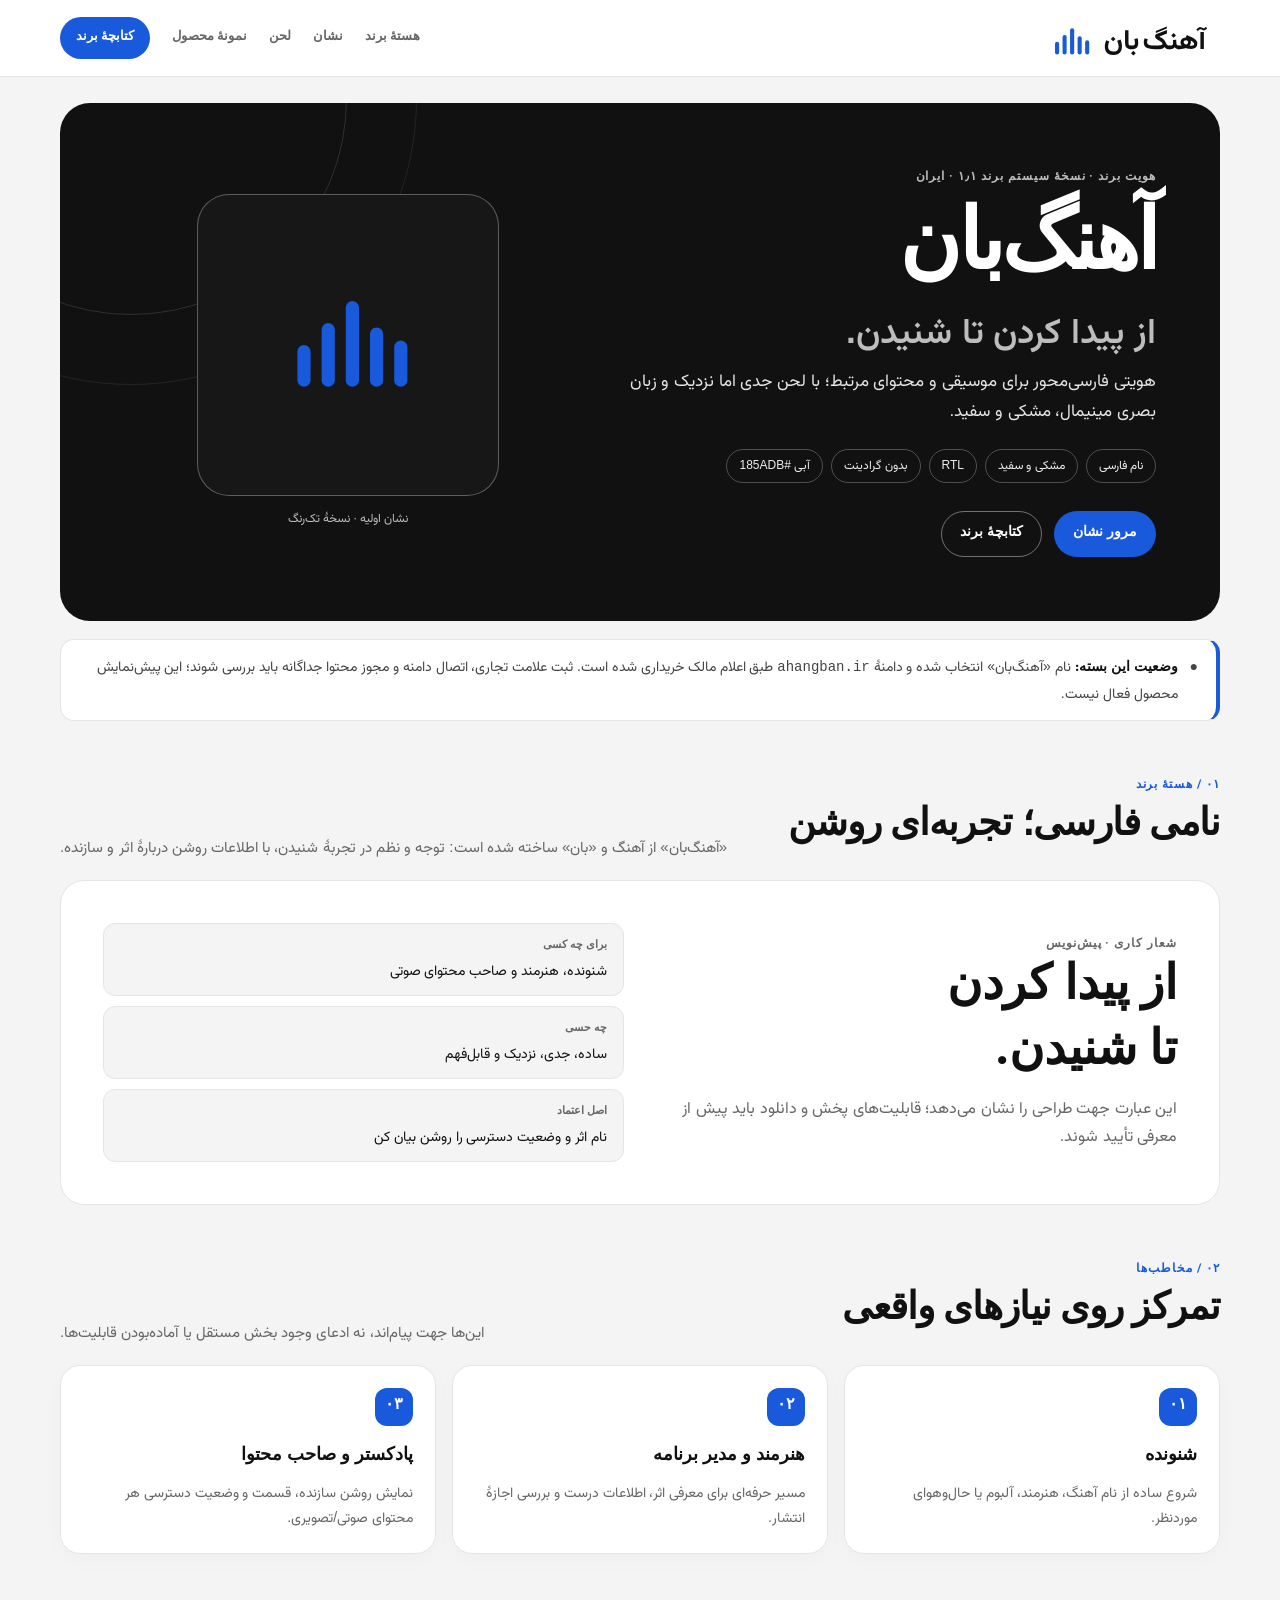
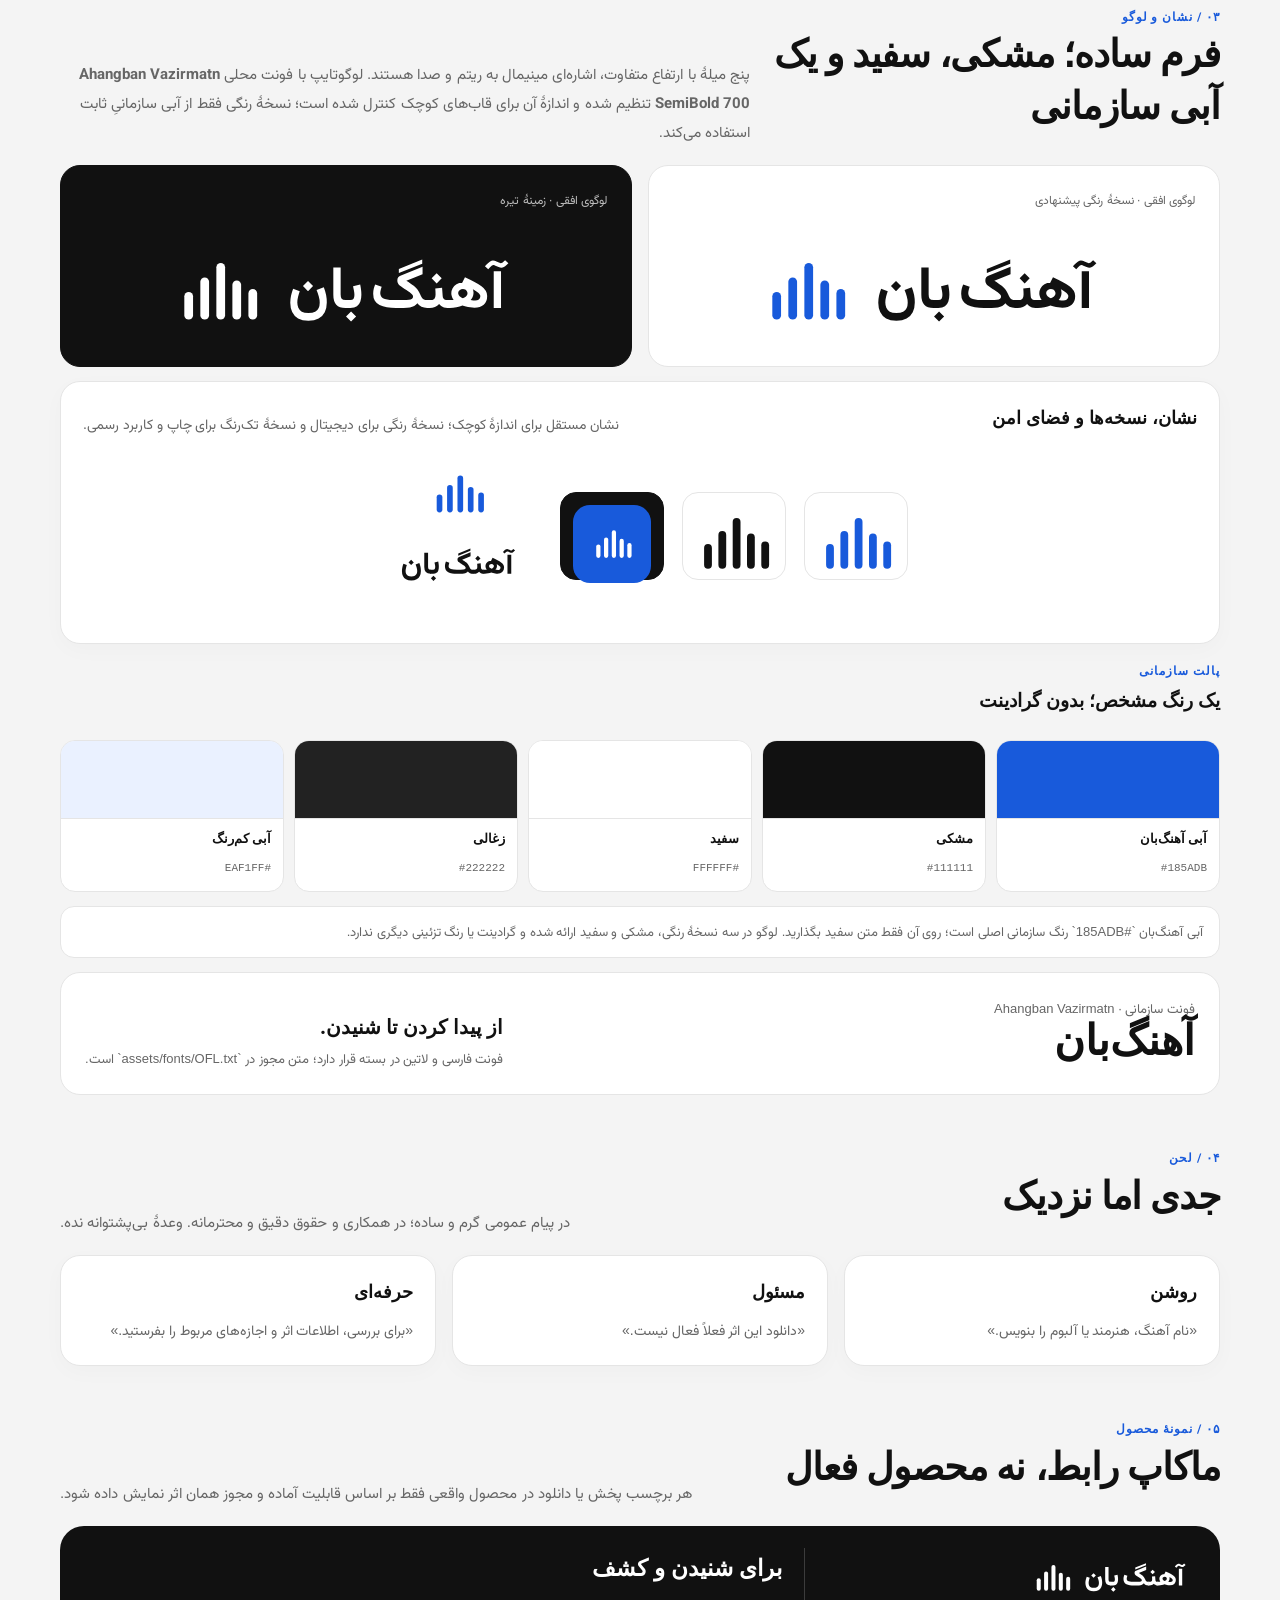
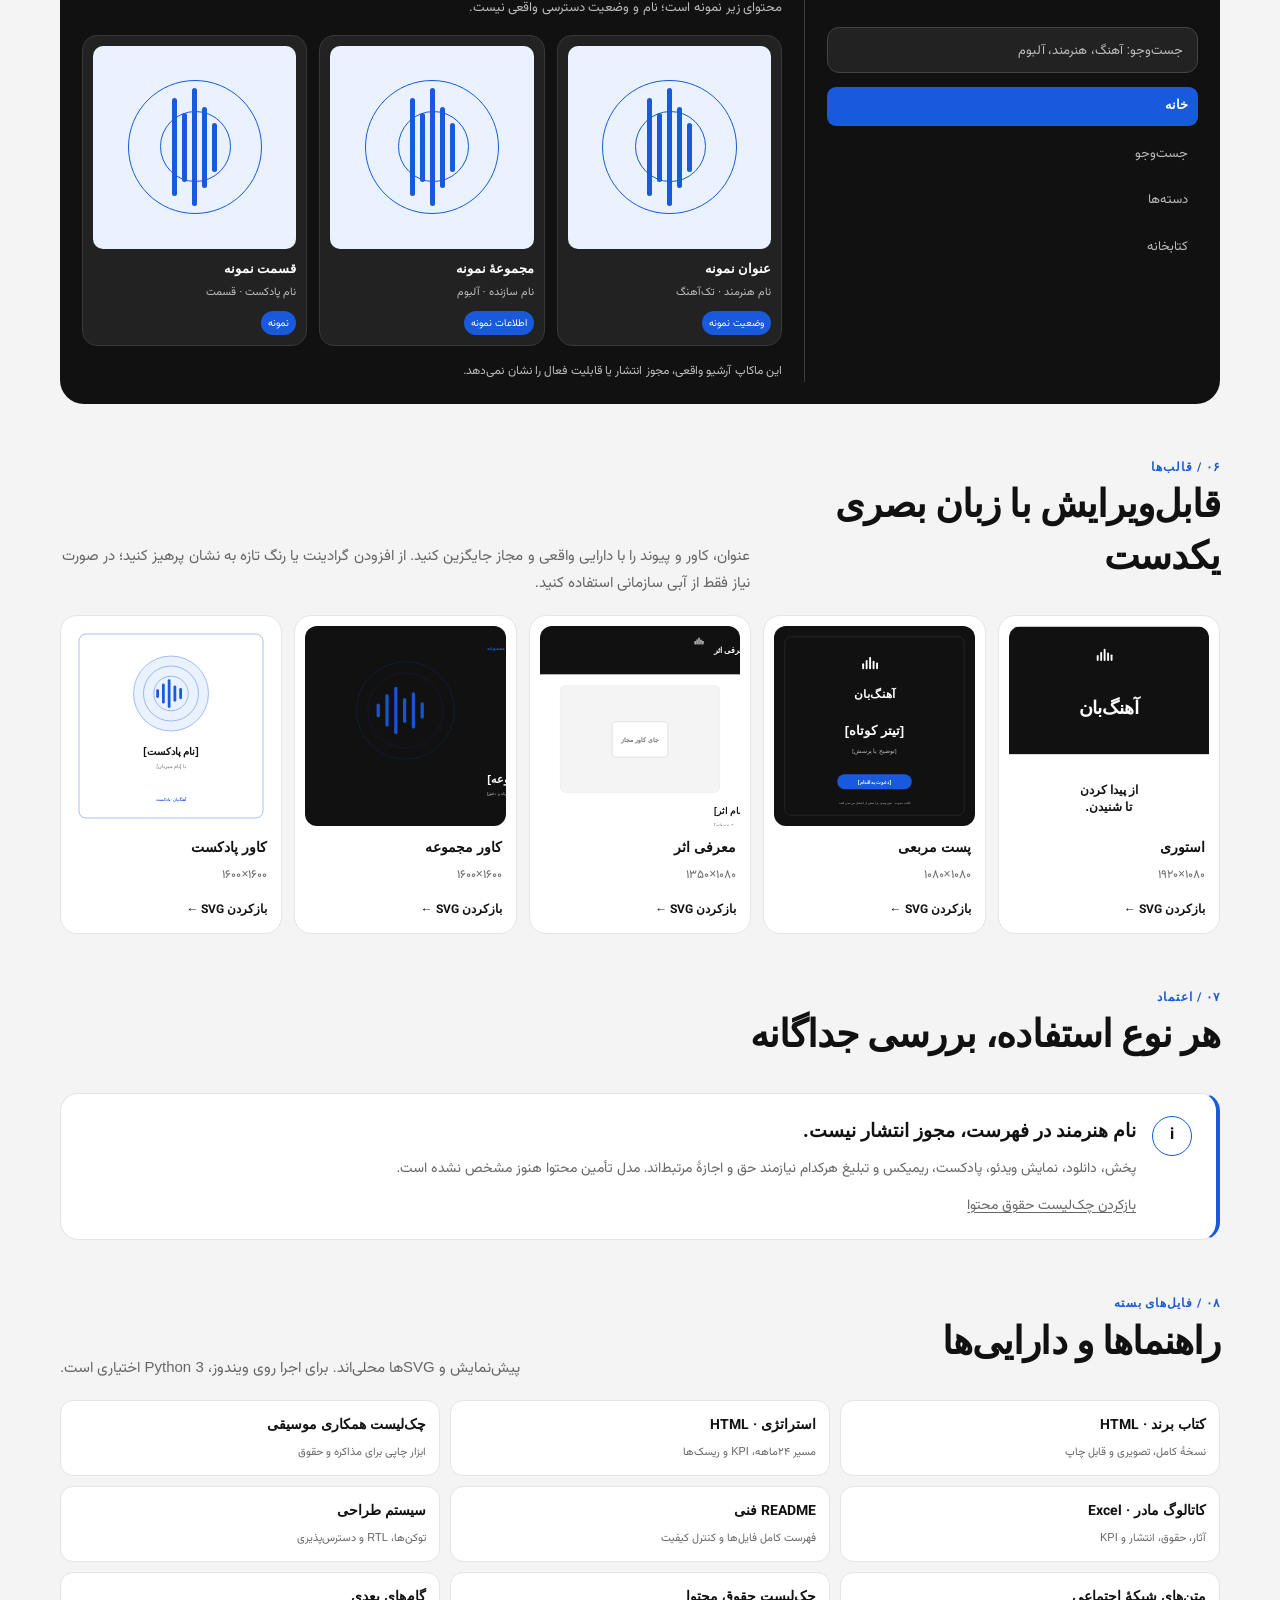
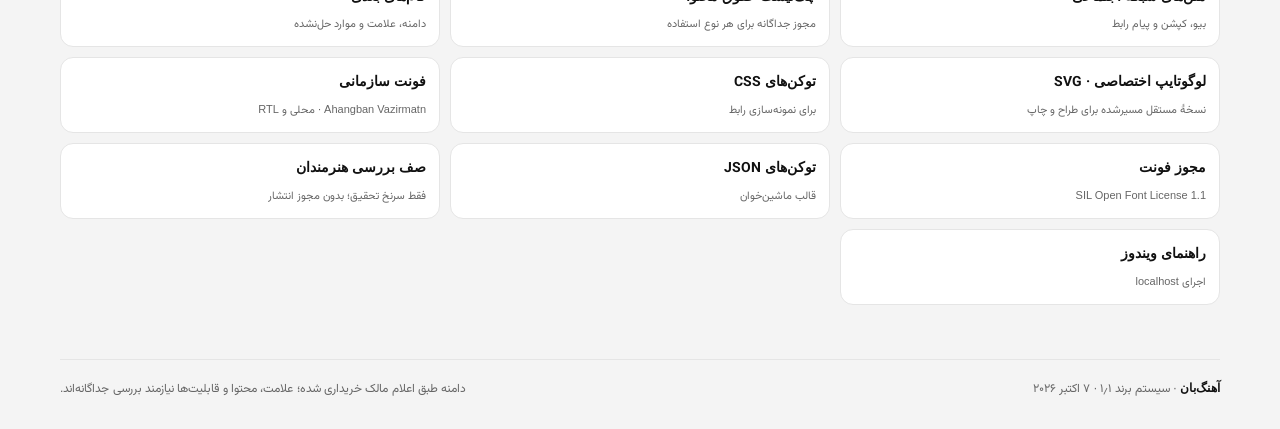
==== brand-kit/index.html @ 40d8fe29 "Add files via upload" ====
<!doctype html>
<html lang="fa" dir="rtl">
<head>
<meta charset="utf-8">
<meta name="viewport" content="width=device-width, initial-scale=1">
<meta name="theme-color" content="#111111">
<meta name="description" content="پیش‌نمایش هویت مینیمال آهنگ‌بان با آبی سازمانی؛ نسخهٔ سیستم برند ۱٫۱">
<title>آهنگ‌بان — پیش‌نمایش هویت برند</title>
<link rel="icon" href="assets/favicon.svg" type="image/svg+xml">
<link rel="stylesheet" href="assets/brand-tokens.css">
<style>
:root{--ink:#111;--white:#fff;--dark:#222;--blue:#185adb;--blue-dark:#1248b2;--blue-pale:#eaf1ff;--muted:#666;--line:#e5e5e5;--soft:#f4f4f4;--gray:#bdbdbd;--shadow:0 16px 42px rgba(0,0,0,.055)}
*{box-sizing:border-box}
html{scroll-behavior:smooth}
body{margin:0;background:var(--soft);color:var(--ink);font-family:"Ahangban Vazirmatn",Tahoma,Arial,sans-serif;line-height:1.8}
a{color:inherit;text-underline-offset:.2em}
img{display:block;max-width:100%}
.wrap{width:min(1160px,calc(100% - 40px));margin-inline:auto}
.skip{position:absolute;top:-60px;right:16px;background:var(--white);padding:10px 14px;border-radius:10px;z-index:20}
.skip:focus{top:12px}
.topbar{position:sticky;top:0;z-index:10;background:rgba(255,255,255,.96);border-bottom:1px solid var(--line)}
.nav{min-height:76px;display:flex;align-items:center;justify-content:space-between;gap:20px}
.nav-brand{width:178px;flex:0 0 auto}
.navlinks{display:flex;gap:22px;align-items:center;font-size:13px;font-weight:700}
.navlinks a{text-decoration:none;color:var(--muted)}
.navlinks a:hover{color:var(--ink)}
.nav-cta{border-radius:999px;background:var(--blue);color:var(--white)!important;padding:9px 16px}
.hero{position:relative;overflow:hidden;background:var(--ink);border-radius:30px;color:var(--white);margin:26px auto 18px;padding:clamp(28px,5vw,64px);min-height:450px;display:grid;grid-template-columns:1.1fr .9fr;gap:36px;align-items:center}
.hero:before,.hero:after{content:"";position:absolute;border:1px solid rgba(255,255,255,.13);border-radius:50%;width:430px;height:430px;left:-145px;top:-220px;pointer-events:none}
.hero:after{width:570px;height:570px;left:-215px;top:-290px;border-color:rgba(255,255,255,.08)}
.hero-copy,.hero-art{position:relative;z-index:1}
.eyebrow{font-size:12px;letter-spacing:.08em;color:#bdbdbd;font-weight:800}
.hero h1{font-size:clamp(48px,7vw,84px);line-height:1.15;letter-spacing:-.035em;margin:12px 0 14px;font-weight:900}
.hero h1 span{display:block;color:#bdbdbd;font-size:.42em;letter-spacing:0;margin-top:14px;font-weight:600}
.hero p{font-size:17px;color:#e5e5e5;max-width:640px;margin:0 0 22px}
.hero-tags{display:flex;gap:8px;flex-wrap:wrap;margin:20px 0 28px}
.pill{border:1px solid rgba(255,255,255,.26);border-radius:999px;padding:5px 12px;font-size:12px;color:#eee}
.hero-actions{display:flex;gap:12px;flex-wrap:wrap}
.button{display:inline-flex;align-items:center;justify-content:center;min-height:46px;padding:9px 18px;border-radius:999px;text-decoration:none;font-size:14px;font-weight:800;border:1px solid transparent}
.button-primary{background:var(--blue);color:var(--white)}
.button-primary:hover{background:var(--blue-dark)}
.button-ghost{border-color:rgba(255,255,255,.4);color:var(--white)}
.button:focus-visible,.nav a:focus-visible,.file a:focus-visible{outline:3px solid var(--blue);outline-offset:3px}
.hero-art{display:grid;place-items:center;min-height:270px}
.mark-frame{width:min(100%,340px);aspect-ratio:1;border:1px solid rgba(255,255,255,.3);border-radius:32px;display:grid;place-items:center;background:#171717}
.mark-frame img{width:44%;height:auto;}
.art-caption{margin-top:12px;color:#bdbdbd;font-size:12px;text-align:center}
.status-note{display:flex;gap:12px;align-items:flex-start;background:var(--white);border:1px solid var(--line);border-right:4px solid var(--blue);border-radius:14px;padding:14px 18px;margin:18px 0 54px;color:#444;font-size:14px}
.status-note b{color:var(--ink)}
section{scroll-margin-top:100px}
.section{margin:54px auto}
.section-head{display:flex;justify-content:space-between;align-items:end;gap:20px;margin-bottom:20px}
.section-no{color:var(--blue);font-size:12px;font-weight:900;letter-spacing:.08em}
.section h2{font-size:clamp(27px,3vw,40px);line-height:1.35;margin:4px 0 8px;letter-spacing:-.025em}
.section-lead{color:var(--muted);max-width:690px;margin:0;font-size:15px}
.grid{display:grid;gap:16px}
.grid-3{grid-template-columns:repeat(3,minmax(0,1fr))}
.grid-4{grid-template-columns:repeat(4,minmax(0,1fr))}
.card{background:var(--white);border:1px solid var(--line);border-radius:20px;padding:22px;box-shadow:0 6px 22px rgba(0,0,0,.025)}
.card h3{font-size:18px;margin:0 0 8px}
.card p{margin:0;color:var(--muted);font-size:14px}
.card .number{display:inline-grid;place-items:center;width:38px;height:38px;border-radius:12px;background:var(--blue);color:var(--white);font-weight:900;margin-bottom:14px}
.promise{background:var(--white);border:1px solid var(--line);border-radius:24px;padding:clamp(24px,4vw,42px);display:grid;grid-template-columns:1fr 1fr;gap:32px;align-items:center}
.promise h3{font-size:clamp(30px,4vw,48px);line-height:1.35;margin:0}
.promise p{color:var(--muted);margin:8px 0 0}
.message-lines{display:grid;gap:10px}
.message-lines div{background:var(--soft);border:1px solid var(--line);border-radius:12px;padding:12px 16px;font-size:14px}
.message-lines b{color:var(--muted);display:block;font-size:11px;margin-bottom:2px}
.audience-card{min-height:190px}
.audience-card .mini{display:inline-block;background:var(--soft);color:var(--ink);border-radius:999px;padding:4px 9px;font-size:11px;font-weight:800;margin-bottom:12px}
.visual-grid{display:grid;grid-template-columns:1fr 1fr;gap:16px}
.logo-card{background:var(--white);border:1px solid var(--line);border-radius:20px;padding:24px;min-height:175px;min-width:0;display:flex;flex-direction:column;justify-content:center;align-items:center;gap:14px;overflow:hidden}
.logo-card img{display:block;width:min(100%,380px);height:auto;max-height:120px;object-fit:contain}
.logo-card.dark{background:var(--ink);border-color:var(--ink)}
.logo-card .smalllabel{width:100%;font-size:12px;color:var(--muted);text-align:right}
.logo-card.dark .smalllabel{color:#bdbdbd}
.mark-row{display:flex;gap:18px;align-items:center;justify-content:center;flex-wrap:wrap}
.mark-tile{width:104px;height:88px;display:grid;place-items:center;border:1px solid var(--line);border-radius:16px;background:var(--white);padding:12px}
.mark-tile img{width:100%;height:100%;object-fit:contain}
.mark-tile.dark{background:var(--ink);border-color:var(--ink)}
.colors{display:grid;grid-template-columns:repeat(5,minmax(0,1fr));gap:10px}
.swatch{border-radius:15px;overflow:hidden;border:1px solid var(--line);background:var(--white)}
.swatch-color{height:78px;border-bottom:1px solid var(--line)}
.swatch-body{padding:10px 12px}
.swatch b{display:block;font-size:13px}
.swatch code{font-size:11px;color:var(--muted)}
.note{background:var(--white);border:1px solid var(--line);border-radius:14px;padding:13px 16px;color:var(--muted);font-size:13px;margin-top:14px}
.type-sample{background:var(--white);border:1px solid var(--line);border-radius:20px;padding:24px;display:flex;align-items:end;justify-content:space-between;gap:20px}
.type-h1{font-size:42px;line-height:1.2;font-weight:900}
.type-h2{font-size:20px;font-weight:700}
.type-meta{font-size:13px;color:var(--muted)}
.system-preview{background:var(--ink);color:var(--white);border-radius:24px;padding:22px;display:grid;grid-template-columns:.72fr 1.28fr;gap:22px;align-items:stretch}
.preview-sidebar{border-left:1px solid rgba(255,255,255,.18);padding-left:22px}
.preview-logo{width:174px;margin-bottom:26px}
.preview-search{background:#222;border:1px solid #444;border-radius:12px;padding:10px 14px;color:#bdbdbd;font-size:13px;margin-bottom:14px}
.menu-list{display:grid;gap:7px}
.menu-list span{display:block;border-radius:9px;padding:8px 10px;font-size:13px;color:#bdbdbd}
.menu-list .active{background:var(--blue);color:var(--white);font-weight:800}
.preview-main h3{margin:2px 0 4px;font-size:23px}
.preview-main>p{margin:0 0 16px;color:#bdbdbd;font-size:13px}
.media-grid{display:grid;grid-template-columns:repeat(3,1fr);gap:12px}
.media-card{background:#222;border:1px solid #383838;border-radius:15px;overflow:hidden;padding:10px}
.cover-mini{aspect-ratio:1;border-radius:10px;background:var(--blue-pale);position:relative;margin-bottom:10px;overflow:hidden}
.cover-mini:before,.cover-mini:after{content:"";position:absolute;border:1px solid var(--blue);border-radius:50%;width:65%;height:65%;top:17%;right:17%}
.cover-mini:after{width:34%;height:34%;top:32%;right:32%}
.cover-bars{position:absolute;inset:0;display:flex;gap:5px;align-items:center;justify-content:center;z-index:1}
.cover-bars i{display:block;width:5px;border-radius:5px;background:var(--blue)}
.cover-bars i:nth-child(1){height:24%}.cover-bars i:nth-child(2){height:40%}.cover-bars i:nth-child(3){height:58%}.cover-bars i:nth-child(4){height:34%}.cover-bars i:nth-child(5){height:48%}
.media-card b{display:block;font-size:13px}
.media-card small{display:block;color:#bdbdbd;font-size:11px}
.tag-row{display:flex;gap:5px;flex-wrap:wrap;margin-top:9px}
.tag-row span{font-size:10px;border-radius:999px;padding:3px 7px;background:var(--blue);color:#fff}
.prototype-disclaimer{font-size:12px;color:#bdbdbd;margin-top:14px}
.templates{display:grid;grid-template-columns:repeat(5,minmax(0,1fr));gap:12px}
.template-card{background:var(--white);border:1px solid var(--line);border-radius:17px;padding:10px;overflow:hidden}
.template-img{height:200px;border-radius:12px;background:var(--soft);overflow:hidden;display:grid;place-items:center}
.template-img img{height:100%;width:100%;object-fit:contain;object-position:center}
.template-card h3{font-size:14px;margin:11px 4px 2px}
.template-card p{font-size:12px;color:var(--muted);margin:0 4px 8px}
.template-card a{font-size:12px;font-weight:800;text-decoration:none;color:var(--ink);margin:4px}
.trust-panel{background:var(--white);border:1px solid var(--line);border-right:4px solid var(--blue);border-radius:18px;padding:22px 24px;display:grid;grid-template-columns:auto 1fr;gap:16px;align-items:start}
.trust-icon{width:40px;height:40px;display:grid;place-items:center;border:1px solid var(--blue);border-radius:50%;font-weight:900}
.trust-panel h3{margin:0 0 5px}
.trust-panel p{margin:0;color:var(--muted);font-size:14px}
.files{display:grid;grid-template-columns:repeat(3,minmax(0,1fr));gap:10px}
.file{background:var(--white);border:1px solid var(--line);border-radius:13px;padding:13px}
.file a{display:block;font-weight:800;text-decoration:none;font-size:14px}
.file small{display:block;color:var(--muted);font-size:11px;margin-top:3px}
.footer{margin:54px 0 28px;border-top:1px solid var(--line);padding-top:18px;display:flex;justify-content:space-between;gap:20px;color:var(--muted);font-size:12px}
.footer b{color:var(--ink)}
@media(max-width:960px){.navlinks{gap:12px}.navlinks a:not(.nav-cta){display:none}.hero{grid-template-columns:1fr .72fr;gap:22px}.grid-4{grid-template-columns:repeat(2,1fr)}.templates{grid-template-columns:repeat(3,1fr)}.colors{grid-template-columns:repeat(3,1fr)}.system-preview{grid-template-columns:1fr}.preview-sidebar{border-left:0;border-bottom:1px solid rgba(255,255,255,.18);padding:0 0 16px}.menu-list{grid-template-columns:repeat(4,1fr)}}
@media(max-width:640px){.wrap{width:min(100% - 28px,1160px)}.nav{min-height:66px}.nav-brand{width:148px}.nav-cta{font-size:11px;padding:7px 11px}.hero{grid-template-columns:1fr;padding:28px 22px;border-radius:22px;margin-top:15px}.hero h1{font-size:48px}.hero p{font-size:15px}.hero-art{min-height:180px}.mark-frame{width:210px;border-radius:22px}.status-note{margin-bottom:40px;font-size:13px}.section{margin:42px auto}.section-head{display:block}.grid-3,.grid-4,.visual-grid,.promise{grid-template-columns:1fr}.promise{gap:18px}.audience-card{min-height:0}.colors{grid-template-columns:repeat(2,1fr)}.type-sample{align-items:start;flex-direction:column}.type-h1{font-size:34px}.system-preview{padding:15px}.menu-list{grid-template-columns:repeat(2,1fr)}.media-grid{grid-template-columns:repeat(2,1fr)}.media-card:last-child{display:none}.templates{grid-template-columns:repeat(2,1fr);gap:9px}.template-img{height:165px}.files{grid-template-columns:1fr}.footer{display:block}.footer span{display:block;margin-bottom:5px}}
@media(prefers-reduced-motion:reduce){html{scroll-behavior:auto}}
@media print{.topbar{position:static}.navlinks,.hero-actions{display:none}.hero{break-inside:avoid}.section{break-inside:avoid}.wrap{width:100%}body{background:#fff}.card,.logo-card,.template-card{box-shadow:none}}
</style>
</head>
<body>
<a class="skip" href="#main">رفتن به محتوای اصلی</a>
<header class="topbar"><div class="wrap nav">
  <a class="nav-brand" href="#top" aria-label="آهنگ‌بان، ابتدای صفحه"><img src="assets/ahangban-logo-horizontal-color.svg" alt="آهنگ‌بان"></a>
  <nav class="navlinks" aria-label="ناوبری اصلی">
    <a href="#idea">هستهٔ برند</a><a href="#identity">نشان</a><a href="#voice">لحن</a><a href="#product">نمونهٔ محصول</a><a class="nav-cta" href="brand-book.html">کتابچهٔ برند</a>
  </nav>
</div></header>
<main id="main" class="wrap">
<section class="hero" id="top">
  <div class="hero-copy">
    <div class="eyebrow">هویت برند · نسخهٔ سیستم برند ۱٫۱ · ایران</div>
    <h1>آهنگ‌بان<span>از پیدا کردن تا شنیدن.</span></h1>
    <p>هویتی فارسی‌محور برای موسیقی و محتوای مرتبط؛ با لحن جدی اما نزدیک و زبان بصری مینیمال، مشکی و سفید.</p>
    <div class="hero-tags"><span class="pill">نام فارسی</span><span class="pill">مشکی و سفید</span><span class="pill">RTL</span><span class="pill">بدون گرادینت</span><span class="pill">آبی #185ADB</span></div>
    <div class="hero-actions"><a class="button button-primary" href="#identity">مرور نشان</a><a class="button button-ghost" href="brand-book.html">کتابچهٔ برند</a></div>
  </div>
  <div class="hero-art"><div><div class="mark-frame"><img src="assets/ahangban-mark-color.svg" alt="نشان میله‌ای آبی آهنگ‌بان"></div><div class="art-caption">نشان اولیه · نسخهٔ تک‌رنگ</div></div></div>
</section>
<div class="status-note"><span aria-hidden="true">●</span><div><b>وضعیت این بسته:</b> نام «آهنگ‌بان» انتخاب شده و دامنهٔ <code dir="ltr">ahangban.ir</code> طبق اعلام مالک خریداری شده است. ثبت علامت تجاری، اتصال دامنه و مجوز محتوا جداگانه باید بررسی شوند؛ این پیش‌نمایش محصول فعال نیست.</div></div>

<section class="section" id="idea">
  <div class="section-head"><div><div class="section-no">۰۱ / هستهٔ برند</div><h2>نامی فارسی؛ تجربه‌ای روشن</h2></div><p class="section-lead">«آهنگ‌بان» از آهنگ و «بان» ساخته شده است: توجه و نظم در تجربهٔ شنیدن، با اطلاعات روشن دربارهٔ اثر و سازنده.</p></div>
  <div class="promise"><div><div class="eyebrow" style="color:#666">شعار کاری · پیش‌نویس</div><h3>از پیدا کردن<br>تا شنیدن.</h3><p>این عبارت جهت طراحی را نشان می‌دهد؛ قابلیت‌های پخش و دانلود باید پیش از معرفی تأیید شوند.</p></div><div class="message-lines"><div><b>برای چه کسی</b>شنونده، هنرمند و صاحب محتوای صوتی</div><div><b>چه حسی</b>ساده، جدی، نزدیک و قابل‌فهم</div><div><b>اصل اعتماد</b>نام اثر و وضعیت دسترسی را روشن بیان کن</div></div></div>
</section>
<section class="section">
  <div class="section-head"><div><div class="section-no">۰۲ / مخاطب‌ها</div><h2>تمرکز روی نیازهای واقعی</h2></div><p class="section-lead">این‌ها جهت پیام‌اند، نه ادعای وجود بخش مستقل یا آماده‌بودن قابلیت‌ها.</p></div>
  <div class="grid grid-3">
    <article class="card"><span class="number">۰۱</span><h3>شنونده</h3><p>شروع ساده از نام آهنگ، هنرمند، آلبوم یا حال‌وهوای موردنظر.</p></article>
    <article class="card"><span class="number">۰۲</span><h3>هنرمند و مدیر برنامه</h3><p>مسیر حرفه‌ای برای معرفی اثر، اطلاعات درست و بررسی اجازهٔ انتشار.</p></article>
    <article class="card"><span class="number">۰۳</span><h3>پادکستر و صاحب محتوا</h3><p>نمایش روشن سازنده، قسمت و وضعیت دسترسی هر محتوای صوتی/تصویری.</p></article>
  </div>
</section>
<section class="section" id="identity">
  <div class="section-head"><div><div class="section-no">۰۳ / نشان و لوگو</div><h2>فرم ساده؛ مشکی، سفید و یک آبی سازمانی</h2></div><p class="section-lead">پنج میلهٔ با ارتفاع متفاوت، اشاره‌ای مینیمال به ریتم و صدا هستند. لوگوتایپ با فونت محلی <strong>Ahangban Vazirmatn SemiBold 700</strong> تنظیم شده و اندازهٔ آن برای قاب‌های کوچک کنترل شده است؛ نسخهٔ رنگی فقط از آبی سازمانیِ ثابت استفاده می‌کند.</p></div>
  <div class="visual-grid">
    <div class="logo-card"><div class="smalllabel">لوگوی افقی · نسخهٔ رنگی پیشنهادی</div><img src="assets/ahangban-logo-horizontal-color.svg" alt="لوگوی رنگی آهنگ‌بان"></div>
    <div class="logo-card dark"><div class="smalllabel">لوگوی افقی · زمینهٔ تیره</div><img src="assets/ahangban-logo-horizontal-reverse.svg" alt="لوگوی سفید آهنگ‌بان"></div>
  </div>
  <div class="card" style="margin-top:14px"><div class="section-head" style="margin-bottom:14px"><div><h3 style="margin:0">نشان، نسخه‌ها و فضای امن</h3></div><p class="section-lead">نشان مستقل برای اندازهٔ کوچک؛ نسخهٔ رنگی برای دیجیتال و نسخهٔ تک‌رنگ برای چاپ و کاربرد رسمی.</p></div><div class="mark-row"><div class="mark-tile"><img src="assets/ahangban-mark-color.svg" alt="نشان آبی سازمانی"></div><div class="mark-tile"><img src="assets/ahangban-mark-mono.svg" alt="نشان تک‌رنگ"></div><div class="mark-tile dark"><img src="assets/favicon.svg" alt="آیکن آبی آهنگ‌بان"></div><div style="width:170px"><img src="assets/ahangban-logo-stacked-color.svg" alt="لوگوی عمودی رنگی آهنگ‌بان"></div></div></div>
  <div style="margin-top:18px"><div class="section-head"><div><div class="section-no">پالت سازمانی</div><h3 style="margin:3px 0 0">یک رنگ مشخص؛ بدون گرادینت</h3></div></div>
    <div class="colors">
      <div class="swatch"><div class="swatch-color" style="background:#185ADB"></div><div class="swatch-body"><b>آبی آهنگ‌بان</b><code>#185ADB</code></div></div>
      <div class="swatch"><div class="swatch-color" style="background:#111111"></div><div class="swatch-body"><b>مشکی</b><code>#111111</code></div></div>
      <div class="swatch"><div class="swatch-color" style="background:#FFFFFF"></div><div class="swatch-body"><b>سفید</b><code>#FFFFFF</code></div></div>
      <div class="swatch"><div class="swatch-color" style="background:#222222"></div><div class="swatch-body"><b>زغالی</b><code>#222222</code></div></div>
      <div class="swatch"><div class="swatch-color" style="background:#EAF1FF"></div><div class="swatch-body"><b>آبی کم‌رنگ</b><code>#EAF1FF</code></div></div>
    </div>
    <div class="note">آبی آهنگ‌بان `#185ADB` رنگ سازمانی اصلی است؛ روی آن فقط متن سفید بگذارید. لوگو در سه نسخهٔ رنگی، مشکی و سفید ارائه شده و گرادینت یا رنگ تزئینی دیگری ندارد.</div>
  </div>
  <div class="type-sample" style="margin-top:14px"><div><div class="type-meta">فونت سازمانی · Ahangban Vazirmatn</div><div class="type-h1">آهنگ‌بان</div></div><div><div class="type-h2">از پیدا کردن تا شنیدن.</div><div class="type-meta">فونت فارسی و لاتین در بسته قرار دارد؛ متن مجوز در `assets/fonts/OFL.txt` است.</div></div></div>
</section>
<section class="section" id="voice">
  <div class="section-head"><div><div class="section-no">۰۴ / لحن</div><h2>جدی اما نزدیک</h2></div><p class="section-lead">در پیام عمومی گرم و ساده؛ در همکاری و حقوق دقیق و محترمانه. وعدهٔ بی‌پشتوانه نده.</p></div>
  <div class="grid grid-3">
    <article class="card"><h3>روشن</h3><p>«نام آهنگ، هنرمند یا آلبوم را بنویس.»</p></article>
    <article class="card"><h3>مسئول</h3><p>«دانلود این اثر فعلاً فعال نیست.»</p></article>
    <article class="card"><h3>حرفه‌ای</h3><p>«برای بررسی، اطلاعات اثر و اجازه‌های مربوط را بفرستید.»</p></article>
  </div>
</section>
<section class="section" id="product">
  <div class="section-head"><div><div class="section-no">۰۵ / نمونهٔ محصول</div><h2>ماکاپ رابط، نه محصول فعال</h2></div><p class="section-lead">هر برچسب پخش یا دانلود در محصول واقعی فقط بر اساس قابلیت آماده و مجوز همان اثر نمایش داده شود.</p></div>
  <div class="system-preview">
    <aside class="preview-sidebar"><img class="preview-logo" src="assets/ahangban-logo-horizontal-reverse.svg" alt="آهنگ‌بان"><div class="preview-search">جست‌وجو: آهنگ، هنرمند، آلبوم</div><div class="menu-list"><span class="active">خانه</span><span>جست‌وجو</span><span>دسته‌ها</span><span>کتابخانه</span></div></aside>
    <div class="preview-main"><h3>برای شنیدن و کشف</h3><p>محتوای زیر نمونه است؛ نام و وضعیت دسترسی واقعی نیست.</p><div class="media-grid">
      <article class="media-card"><div class="cover-mini"><span class="cover-bars"><i></i><i></i><i></i><i></i><i></i></span></div><b>عنوان نمونه</b><small>نام هنرمند · تک‌آهنگ</small><div class="tag-row"><span>وضعیت نمونه</span></div></article>
      <article class="media-card"><div class="cover-mini"><span class="cover-bars"><i></i><i></i><i></i><i></i><i></i></span></div><b>مجموعهٔ نمونه</b><small>نام سازنده · آلبوم</small><div class="tag-row"><span>اطلاعات نمونه</span></div></article>
      <article class="media-card"><div class="cover-mini"><span class="cover-bars"><i></i><i></i><i></i><i></i><i></i></span></div><b>قسمت نمونه</b><small>نام پادکست · قسمت</small><div class="tag-row"><span>نمونه</span></div></article>
    </div><div class="prototype-disclaimer">این ماکاپ آرشیو واقعی، مجوز انتشار یا قابلیت فعال را نشان نمی‌دهد.</div></div>
  </div>
</section>
<section class="section">
  <div class="section-head"><div><div class="section-no">۰۶ / قالب‌ها</div><h2>قابل‌ویرایش با زبان بصری یکدست</h2></div><p class="section-lead">عنوان، کاور و پیوند را با دارایی واقعی و مجاز جایگزین کنید. از افزودن گرادینت یا رنگ تازه به نشان پرهیز کنید؛ در صورت نیاز فقط از آبی سازمانی استفاده کنید.</p></div>
  <div class="templates">
    <article class="template-card"><div class="template-img"><img src="assets/instagram-story-template.svg" alt="پیش‌نمایش استوری آهنگ‌بان"></div><h3>استوری</h3><p>۱۰۸۰×۱۹۲۰</p><a href="assets/instagram-story-template.svg">بازکردن SVG ←</a></article>
    <article class="template-card"><div class="template-img"><img src="assets/social-post-template.svg" alt="پیش‌نمایش پست آهنگ‌بان"></div><h3>پست مربعی</h3><p>۱۰۸۰×۱۰۸۰</p><a href="assets/social-post-template.svg">بازکردن SVG ←</a></article>
    <article class="template-card"><div class="template-img"><img src="assets/artist-release-template.svg" alt="پیش‌نمایش معرفی اثر"></div><h3>معرفی اثر</h3><p>۱۰۸۰×۱۳۵۰</p><a href="assets/artist-release-template.svg">بازکردن SVG ←</a></article>
    <article class="template-card"><div class="template-img"><img src="assets/playlist-cover-template.svg" alt="پیش‌نمایش کاور مجموعه"></div><h3>کاور مجموعه</h3><p>۱۶۰۰×۱۶۰۰</p><a href="assets/playlist-cover-template.svg">بازکردن SVG ←</a></article>
    <article class="template-card"><div class="template-img"><img src="assets/podcast-cover-template.svg" alt="پیش‌نمایش کاور پادکست"></div><h3>کاور پادکست</h3><p>۱۶۰۰×۱۶۰۰</p><a href="assets/podcast-cover-template.svg">بازکردن SVG ←</a></article>
  </div>
</section>
<section class="section" id="trust">
  <div class="section-head"><div><div class="section-no">۰۷ / اعتماد</div><h2>هر نوع استفاده، بررسی جداگانه</h2></div></div>
  <div class="trust-panel"><div class="trust-icon" aria-hidden="true">i</div><div><h3>نام هنرمند در فهرست، مجوز انتشار نیست.</h3><p>پخش، دانلود، نمایش ویدئو، پادکست، ریمیکس و تبلیغ هرکدام نیازمند حق و اجازهٔ مرتبط‌اند. مدل تأمین محتوا هنوز مشخص نشده است.</p><p style="margin-top:12px"><a href="content-rights-checklist-fa.md">بازکردن چک‌لیست حقوق محتوا</a></p></div></div>
</section>
<section class="section" id="files">
  <div class="section-head"><div><div class="section-no">۰۸ / فایل‌های بسته</div><h2>راهنماها و دارایی‌ها</h2></div><p class="section-lead">پیش‌نمایش و SVGها محلی‌اند. برای اجرا روی ویندوز، Python 3 اختیاری است.</p></div>
  <div class="files">
    <div class="file"><a href="brand-book.html">کتاب برند · HTML</a><small>نسخهٔ کامل، تصویری و قابل چاپ</small></div>
    <div class="file"><a href="strategy.html">استراتژی · HTML</a><small>مسیر ۲۴ماهه، KPI و ریسک‌ها</small></div>
    <div class="file"><a href="tools/چک‌لیست-همکاری-موسیقی.html">چک‌لیست همکاری موسیقی</a><small>ابزار چاپی برای مذاکره و حقوق</small></div>
    <div class="file"><a href="tools/کاتالوگ-مادر-آهنگ‌بان.xlsx">کاتالوگ مادر · Excel</a><small>آثار، حقوق، انتشار و KPI</small></div>
    <div class="file"><a href="README.md">README فنی</a><small>فهرست کامل فایل‌ها و کنترل کیفیت</small></div>
    <div class="file"><a href="design-system-fa.md">سیستم طراحی</a><small>توکن‌ها، RTL و دسترس‌پذیری</small></div>
    <div class="file"><a href="social-copy-fa.md">متن‌های شبکهٔ اجتماعی</a><small>بیو، کپشن و پیام رابط</small></div>
    <div class="file"><a href="content-rights-checklist-fa.md">چک‌لیست حقوق محتوا</a><small>مجوز جداگانه برای هر نوع استفاده</small></div>
    <div class="file"><a href="next-steps-fa.md">گام‌های بعدی</a><small>دامنه، علامت و موارد حل‌نشده</small></div>
    <div class="file"><a href="assets/ahangban-wordmark-custom-color.svg">لوگوتایپ اختصاصی · SVG</a><small>نسخهٔ مستقل مسیرشده برای طراح و چاپ</small></div>
    <div class="file"><a href="assets/brand-tokens.css">توکن‌های CSS</a><small>برای نمونه‌سازی رابط</small></div>
    <div class="file"><a href="assets/brand-fonts.css">فونت سازمانی</a><small>Ahangban Vazirmatn · محلی و RTL</small></div>
    <div class="file"><a href="assets/fonts/OFL.txt">مجوز فونت</a><small>SIL Open Font License 1.1</small></div>
    <div class="file"><a href="assets/brand-tokens.json">توکن‌های JSON</a><small>قالب ماشین‌خوان</small></div>
    <div class="file"><a href="catalog/priority-artists-seed.csv">صف بررسی هنرمندان</a><small>فقط سرنخ تحقیق؛ بدون مجوز انتشار</small></div>
    <div class="file"><a href="README-Windows-Localhost-fa.txt">راهنمای ویندوز</a><small>اجرای localhost</small></div>
  </div>
</section>
<footer class="footer"><span><b>آهنگ‌بان</b> · سیستم برند ۱٫۱ · ۷ اکتبر ۲۰۲۶</span><span>دامنه طبق اعلام مالک خریداری شده؛ علامت، محتوا و قابلیت‌ها نیازمند بررسی جداگانه‌اند.</span></footer>
</main>
</body>
</html>
---- brand-kit/assets/brand-tokens.css ----
/* Ahangban identity tokens — v1.1, monochrome plus one corporate blue.
   Local asset; no gradients, remote fonts, or decorative color noise. */
@import url("brand-fonts.css");

:root {
  color-scheme: light;
  --hb-ink: #111111;
  --hb-white: #FFFFFF;
  --hb-dark: #222222;
  --hb-blue: #185ADB;
  --hb-blue-dark: #1248B2;
  --hb-blue-pale: #EAF1FF;
  --hb-text-muted: #666666;
  --hb-surface: #F4F4F4;
  --hb-line: #E5E5E5;
  --hb-gray: #BDBDBD;

  --hb-color-text: var(--hb-ink);
  --hb-color-background: var(--hb-white);
  --hb-color-surface: var(--hb-surface);
  --hb-color-primary: var(--hb-blue);
  --hb-color-primary-text: var(--hb-white);
  --hb-color-border: var(--hb-line);

  --hb-font-fa: "Ahangban Vazirmatn", Tahoma, Arial, sans-serif;
  --hb-font-latin: "Ahangban Vazirmatn", Arial, sans-serif;
  --hb-text-xs: 0.8125rem;
  --hb-text-sm: 0.875rem;
  --hb-text-md: 1rem;
  --hb-text-lg: 1.125rem;
  --hb-text-xl: 1.375rem;
  --hb-text-2xl: 1.75rem;
  --hb-text-display: clamp(2.5rem, 6vw, 4.25rem);

  --hb-space-1: 0.25rem;
  --hb-space-2: 0.5rem;
  --hb-space-3: 0.75rem;
  --hb-space-4: 1rem;
  --hb-space-6: 1.5rem;
  --hb-space-8: 2rem;
  --hb-space-12: 3rem;
  --hb-space-16: 4rem;

  --hb-radius-control: 0.5rem;
  --hb-radius-card: 1rem;
  --hb-radius-panel: 1.5rem;
  --hb-radius-pill: 999px;
  --hb-content-max: 72rem;
  --hb-focus-width: 3px;
}

.hb-text-muted { color: var(--hb-text-muted); }
.hb-brand-blue { color: var(--hb-blue); }
.hb-surface { background: var(--hb-surface); color: var(--hb-ink); }
.hb-dark-surface { background: var(--hb-dark); color: var(--hb-white); }
.hb-button-primary {
  min-height: 48px;
  padding: 12px 20px;
  border: 2px solid var(--hb-blue);
  border-radius: var(--hb-radius-pill);
  background: var(--hb-blue);
  color: var(--hb-white);
  font: 700 1rem/1.4 var(--hb-font-fa);
  cursor: pointer;
}
.hb-button-primary:hover { background: var(--hb-blue-dark); border-color: var(--hb-blue-dark); }
.hb-button-primary:focus-visible,
.hb-link:focus-visible {
  outline: var(--hb-focus-width) solid var(--hb-blue);
  outline-offset: 3px;
}
.hb-link { color: var(--hb-blue-dark); text-decoration-thickness: 0.08em; text-underline-offset: 0.18em; }
@media (prefers-reduced-motion: reduce) {
  *, *::before, *::after {
    scroll-behavior: auto !important;
    animation-duration: 0.01ms !important;
    animation-iteration-count: 1 !important;
    transition-duration: 0.01ms !important;
  }
}
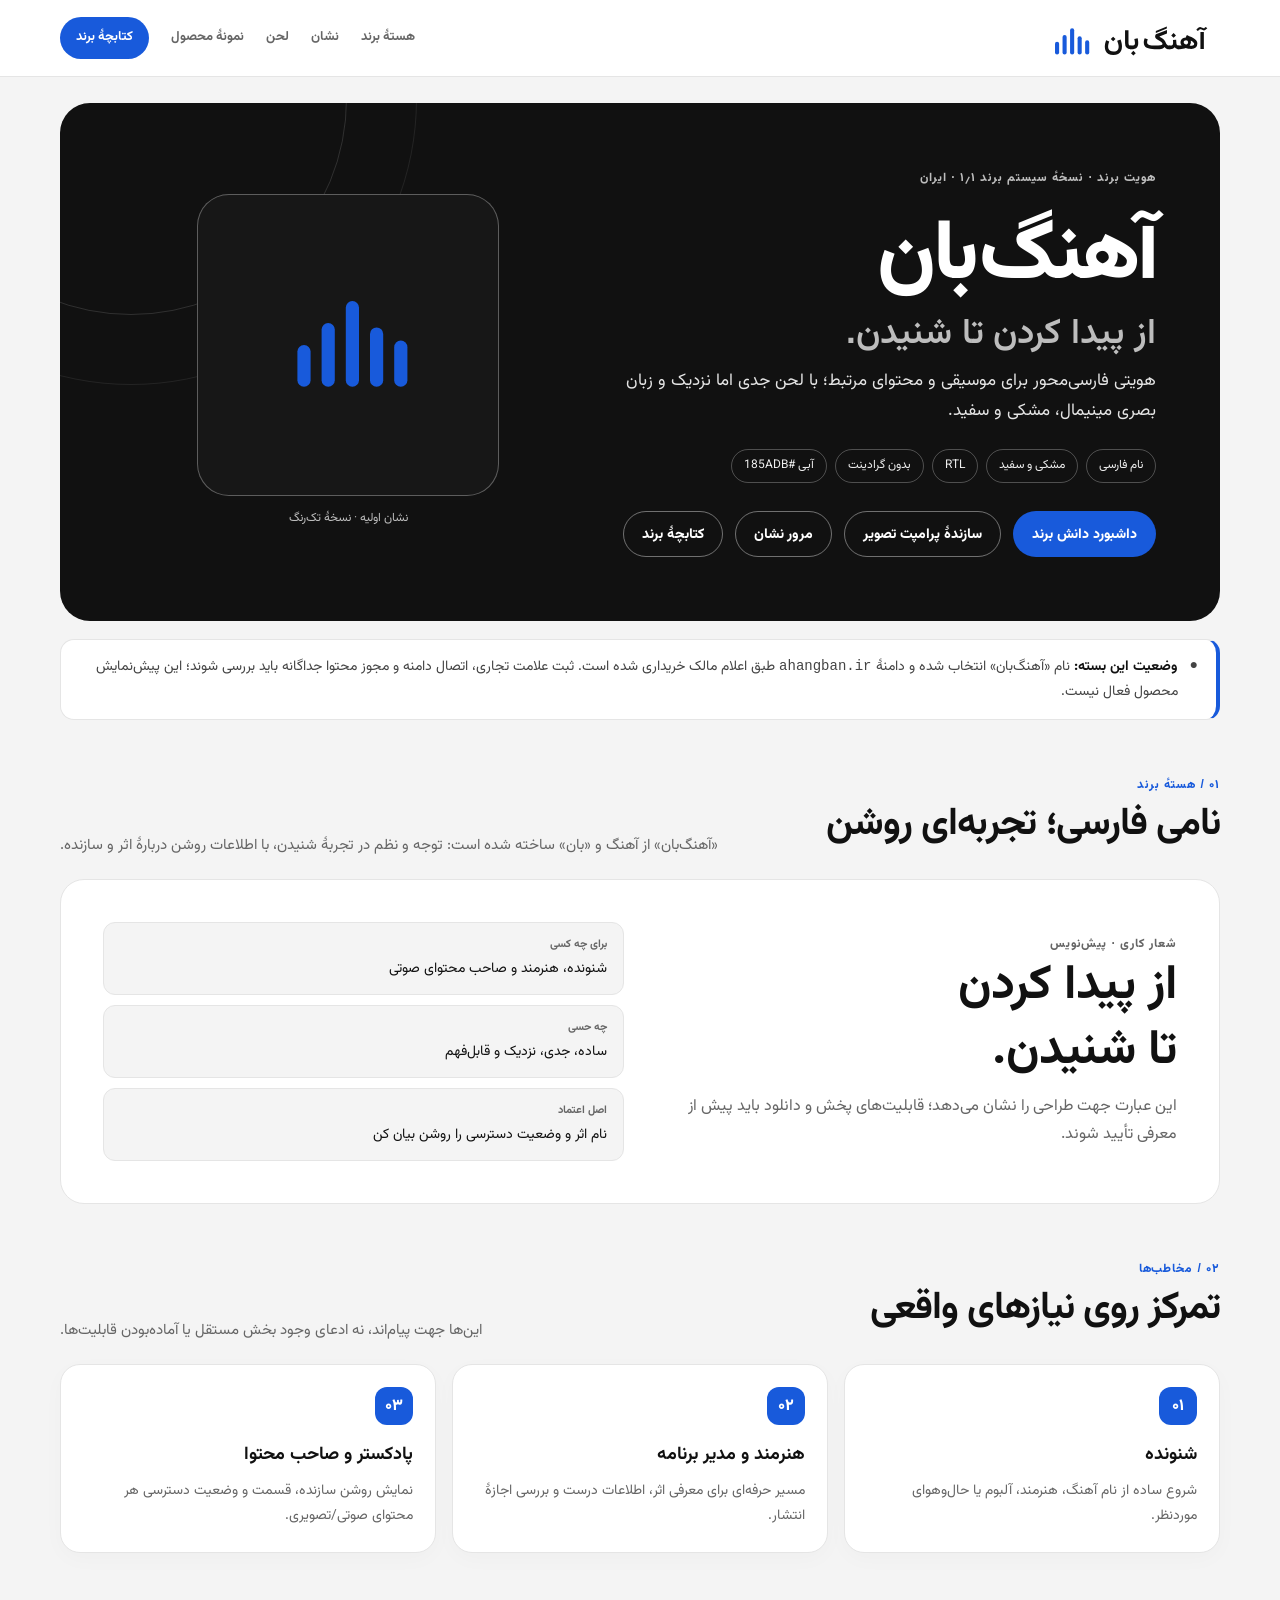
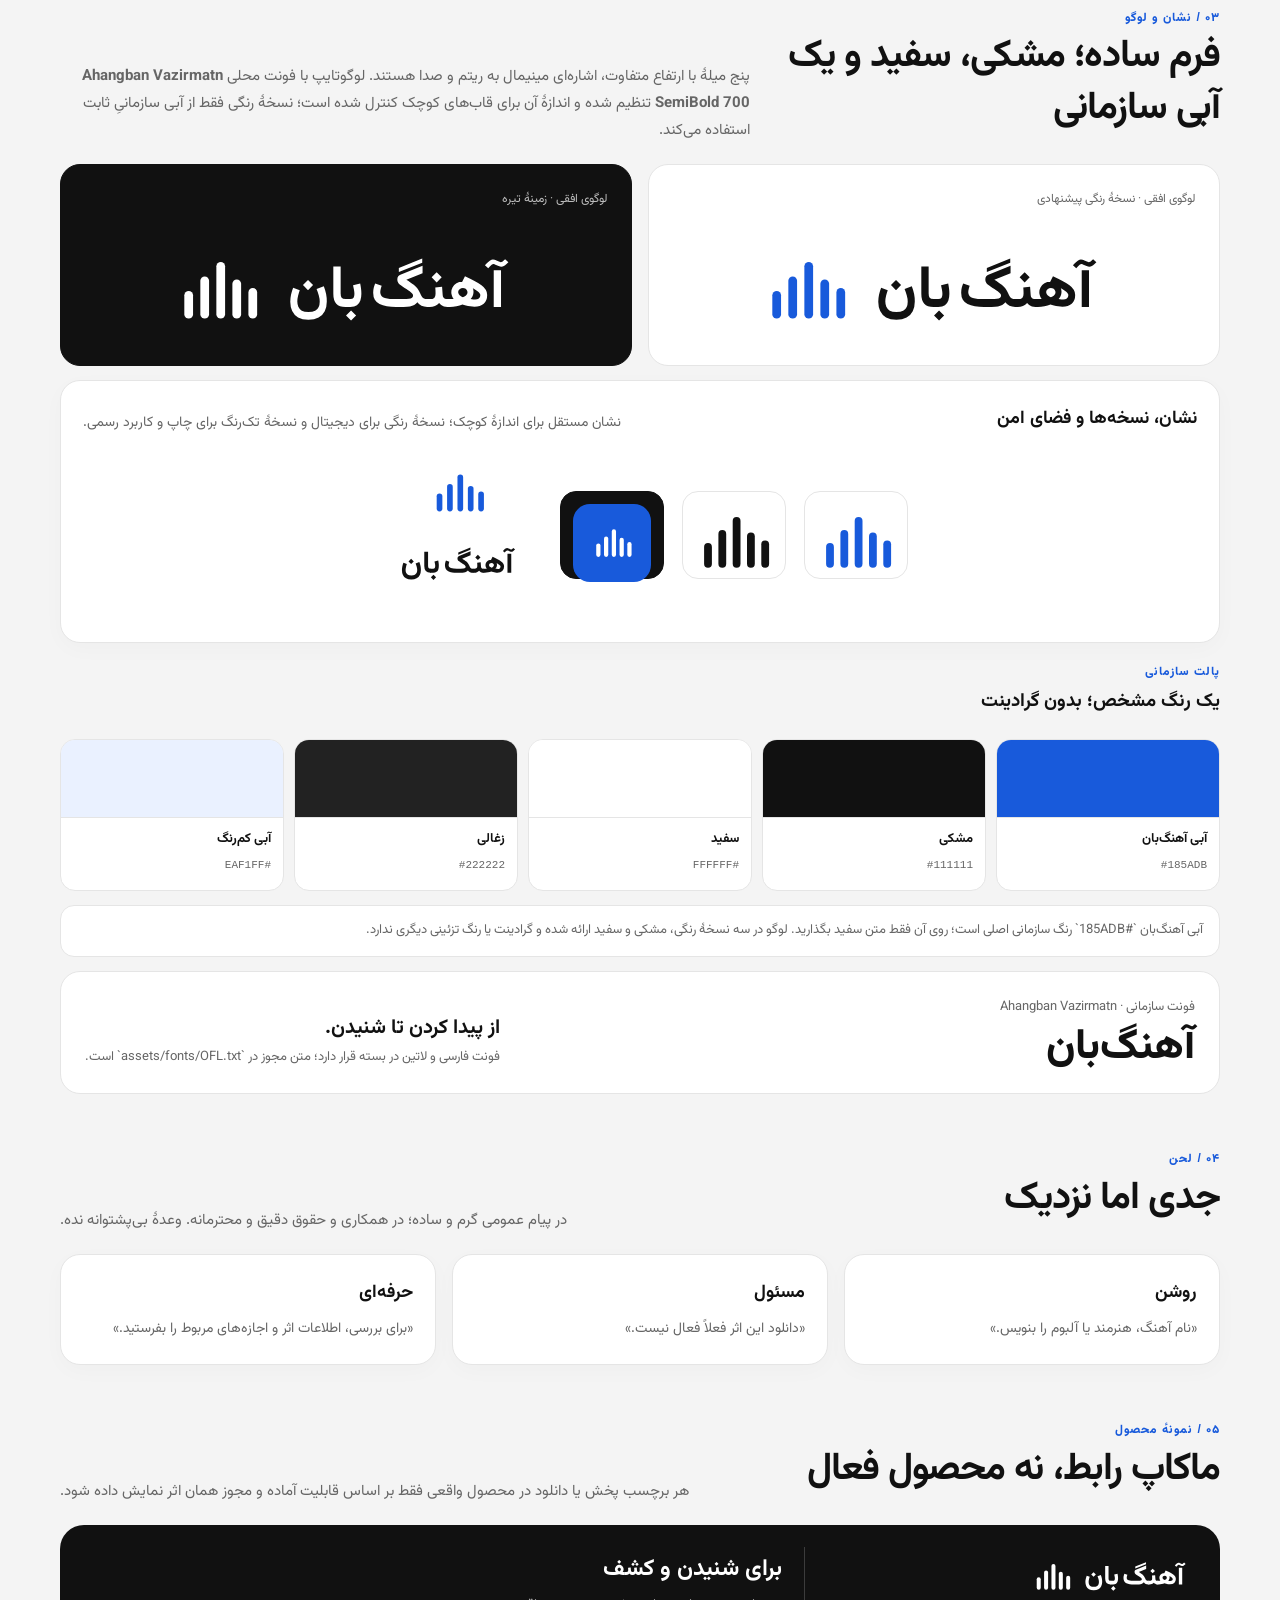
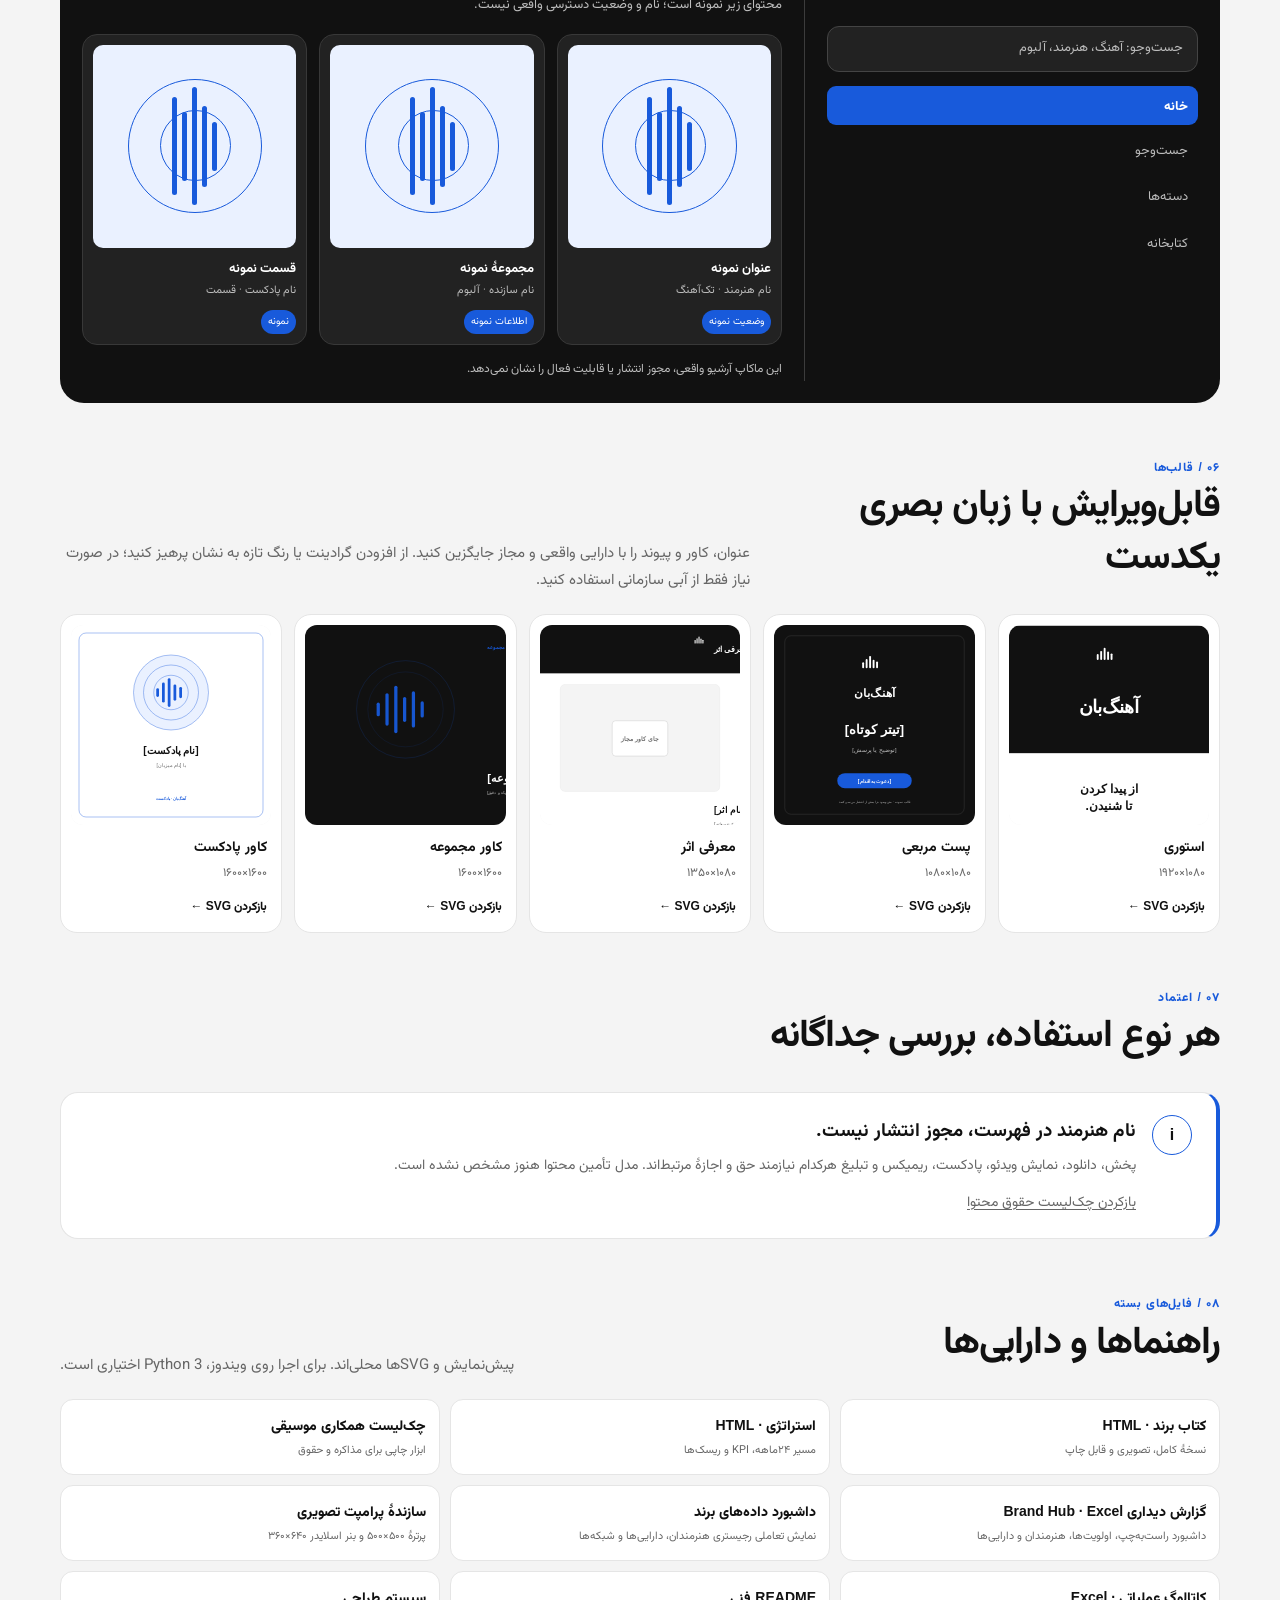
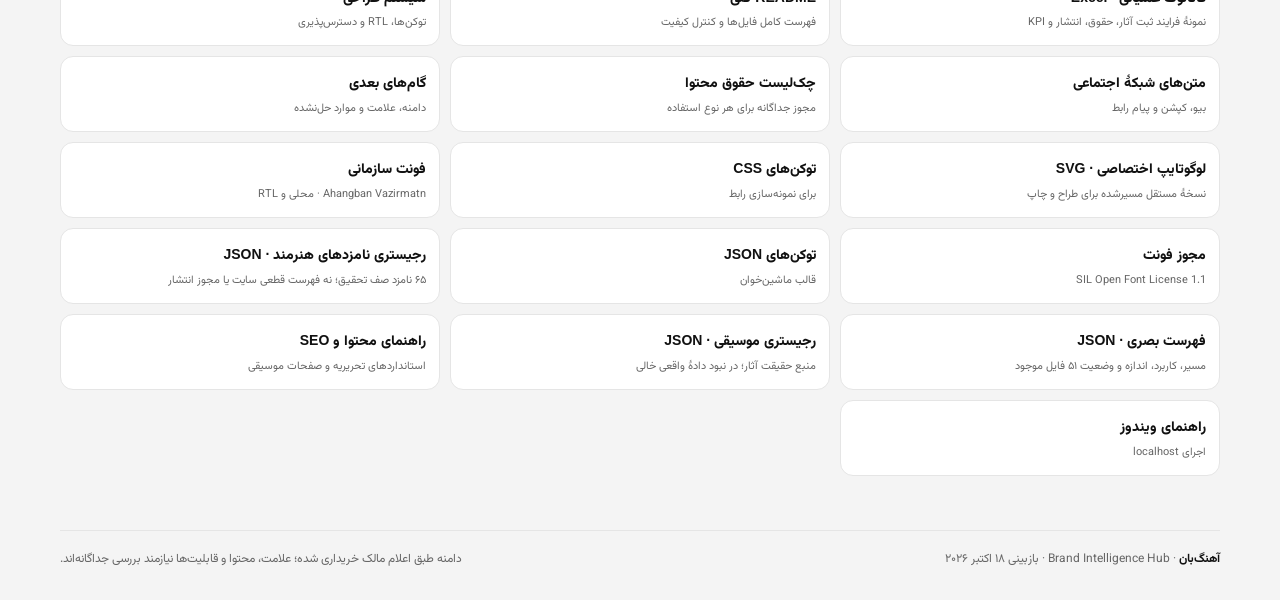
==== commit aa2ecb4b: "Expand Ahangban brand kit with visual dashboards and prompts Co-authored-by: arena-agent <297053741+" ====
--- a/brand-kit/index.html
+++ b/brand-kit/index.html
@@ -149,7 +149,7 @@
     <h1>آهنگ‌بان<span>از پیدا کردن تا شنیدن.</span></h1>
     <p>هویتی فارسی‌محور برای موسیقی و محتوای مرتبط؛ با لحن جدی اما نزدیک و زبان بصری مینیمال، مشکی و سفید.</p>
     <div class="hero-tags"><span class="pill">نام فارسی</span><span class="pill">مشکی و سفید</span><span class="pill">RTL</span><span class="pill">بدون گرادینت</span><span class="pill">آبی #185ADB</span></div>
-    <div class="hero-actions"><a class="button button-primary" href="#identity">مرور نشان</a><a class="button button-ghost" href="brand-book.html">کتابچهٔ برند</a></div>
+    <div class="hero-actions"><a class="button button-primary" href="hub.html">داشبورد دانش برند</a><a class="button button-ghost" href="prompts.html">سازندهٔ پرامپت تصویر</a><a class="button button-ghost" href="#identity">مرور نشان</a><a class="button button-ghost" href="brand-book.html">کتابچهٔ برند</a></div>
   </div>
   <div class="hero-art"><div><div class="mark-frame"><img src="assets/ahangban-mark-color.svg" alt="نشان میله‌ای آبی آهنگ‌بان"></div><div class="art-caption">نشان اولیه · نسخهٔ تک‌رنگ</div></div></div>
 </section>
@@ -225,7 +225,10 @@
     <div class="file"><a href="brand-book.html">کتاب برند · HTML</a><small>نسخهٔ کامل، تصویری و قابل چاپ</small></div>
     <div class="file"><a href="strategy.html">استراتژی · HTML</a><small>مسیر ۲۴ماهه، KPI و ریسک‌ها</small></div>
     <div class="file"><a href="tools/چک‌لیست-همکاری-موسیقی.html">چک‌لیست همکاری موسیقی</a><small>ابزار چاپی برای مذاکره و حقوق</small></div>
-    <div class="file"><a href="tools/کاتالوگ-مادر-آهنگ‌بان.xlsx">کاتالوگ مادر · Excel</a><small>آثار، حقوق، انتشار و KPI</small></div>
+    <div class="file"><a href="reports/ahangban-brand-intelligence-hub.xlsx">گزارش دیداری Brand Hub · Excel</a><small>داشبورد راست‌به‌چپ، اولویت‌ها، هنرمندان و دارایی‌ها</small></div>
+    <div class="file"><a href="hub.html">داشبورد داده‌های برند</a><small>نمایش تعاملی رجیستری هنرمندان، دارایی‌ها و شبکه‌ها</small></div>
+    <div class="file"><a href="prompts.html">سازندهٔ پرامپت تصویری</a><small>پرترهٔ ۵۰۰×۵۰۰ و بنر اسلایدر ۶۴۰×۳۶۰</small></div>
+    <div class="file"><a href="tools/کاتالوگ-مادر-آهنگ‌بان.xlsx">کاتالوگ عملیاتی · Excel</a><small>نمونهٔ فرایند ثبت آثار، حقوق، انتشار و KPI</small></div>
     <div class="file"><a href="README.md">README فنی</a><small>فهرست کامل فایل‌ها و کنترل کیفیت</small></div>
     <div class="file"><a href="design-system-fa.md">سیستم طراحی</a><small>توکن‌ها، RTL و دسترس‌پذیری</small></div>
     <div class="file"><a href="social-copy-fa.md">متن‌های شبکهٔ اجتماعی</a><small>بیو، کپشن و پیام رابط</small></div>
@@ -236,11 +239,14 @@
     <div class="file"><a href="assets/brand-fonts.css">فونت سازمانی</a><small>Ahangban Vazirmatn · محلی و RTL</small></div>
     <div class="file"><a href="assets/fonts/OFL.txt">مجوز فونت</a><small>SIL Open Font License 1.1</small></div>
     <div class="file"><a href="assets/brand-tokens.json">توکن‌های JSON</a><small>قالب ماشین‌خوان</small></div>
-    <div class="file"><a href="catalog/priority-artists-seed.csv">صف بررسی هنرمندان</a><small>فقط سرنخ تحقیق؛ بدون مجوز انتشار</small></div>
+    <div class="file"><a href="artists/artists.json">رجیستری نامزدهای هنرمند · JSON</a><small>۶۵ نامزد صف تحقیق؛ نه فهرست قطعی سایت یا مجوز انتشار</small></div>
+    <div class="file"><a href="visual-identity/assets.json">فهرست بصری · JSON</a><small>مسیر، کاربرد، اندازه و وضعیت ۵۱ فایل موجود</small></div>
+    <div class="file"><a href="music-catalog/catalog.json">رجیستری موسیقی · JSON</a><small>منبع حقیقت آثار؛ در نبود دادهٔ واقعی خالی</small></div>
+    <div class="file"><a href="content-guidelines/README.md">راهنمای محتوا و SEO</a><small>استانداردهای تحریریه و صفحات موسیقی</small></div>
     <div class="file"><a href="README-Windows-Localhost-fa.txt">راهنمای ویندوز</a><small>اجرای localhost</small></div>
   </div>
 </section>
-<footer class="footer"><span><b>آهنگ‌بان</b> · سیستم برند ۱٫۱ · ۷ اکتبر ۲۰۲۶</span><span>دامنه طبق اعلام مالک خریداری شده؛ علامت، محتوا و قابلیت‌ها نیازمند بررسی جداگانه‌اند.</span></footer>
+<footer class="footer"><span><b>آهنگ‌بان</b> · Brand Intelligence Hub · بازبینی ۱۸ اکتبر ۲۰۲۶</span><span>دامنه طبق اعلام مالک خریداری شده؛ علامت، محتوا و قابلیت‌ها نیازمند بررسی جداگانه‌اند.</span></footer>
 </main>
 </body>
 </html>
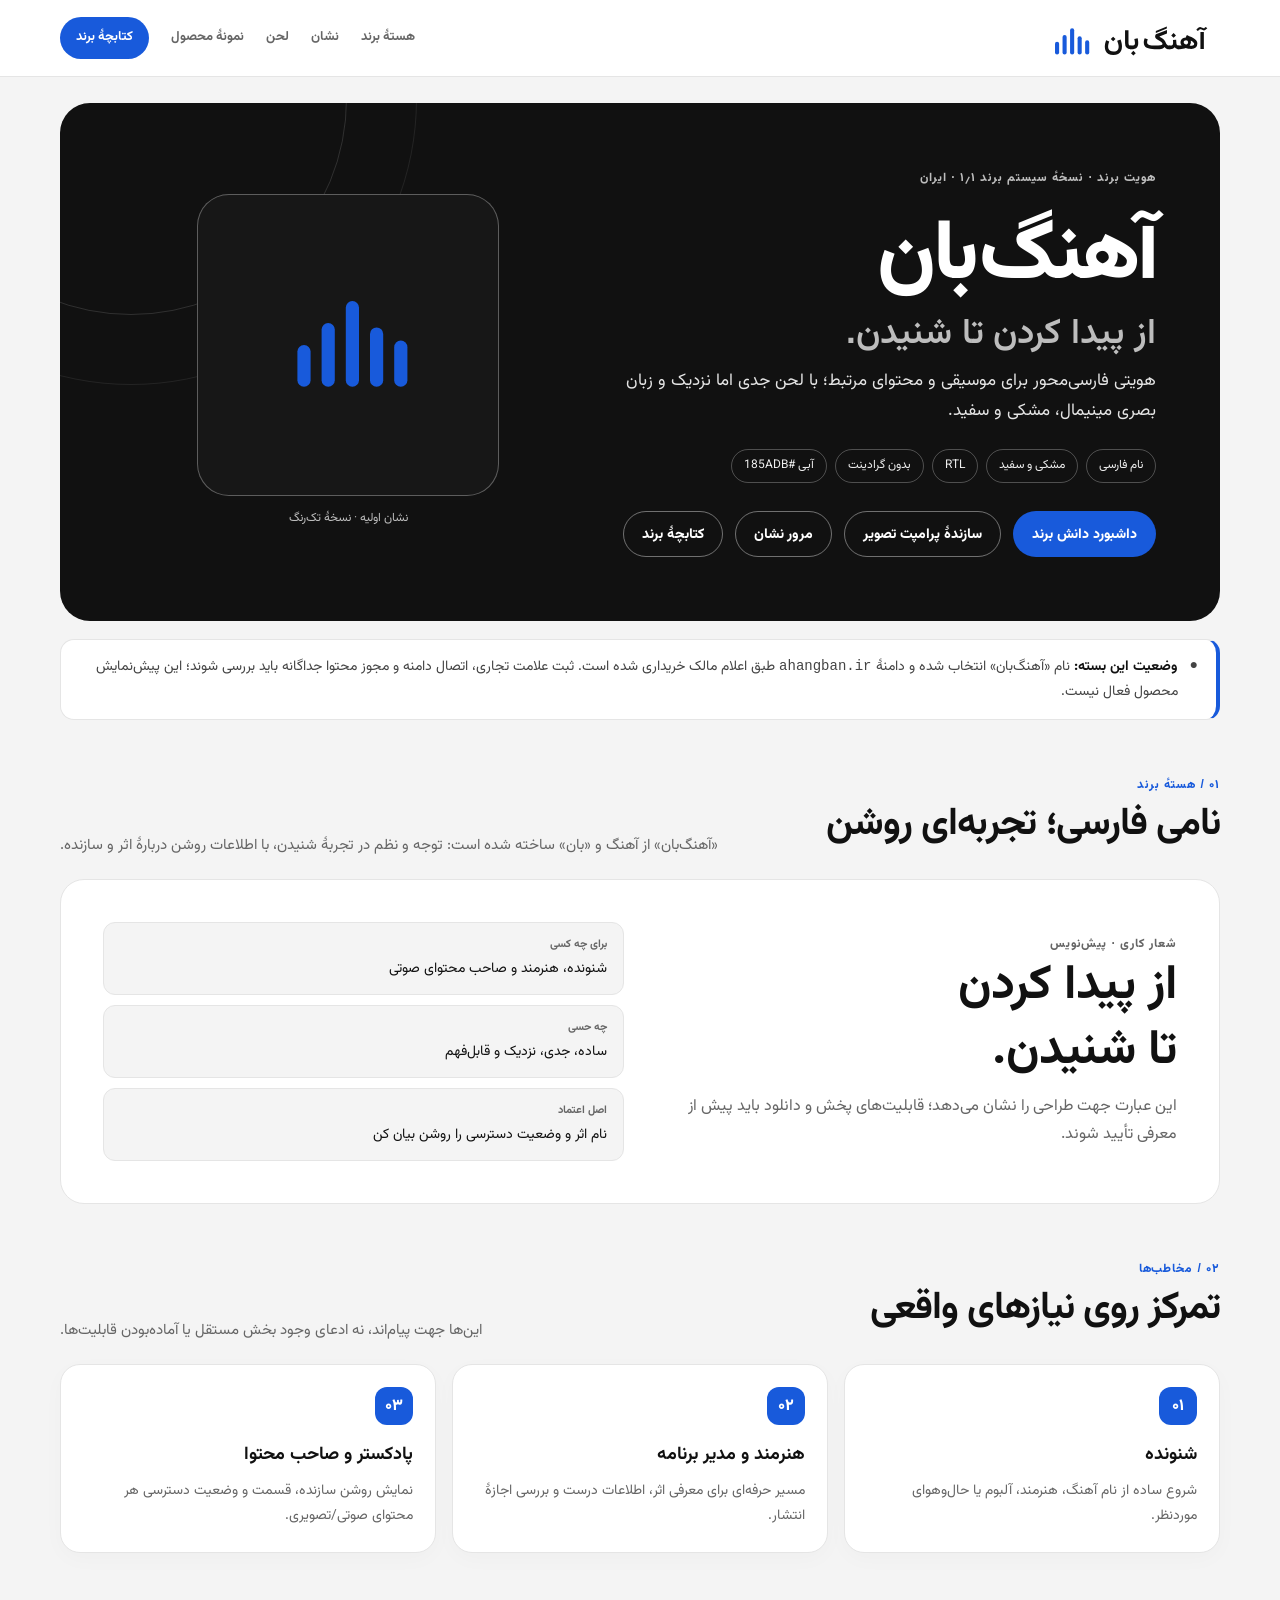
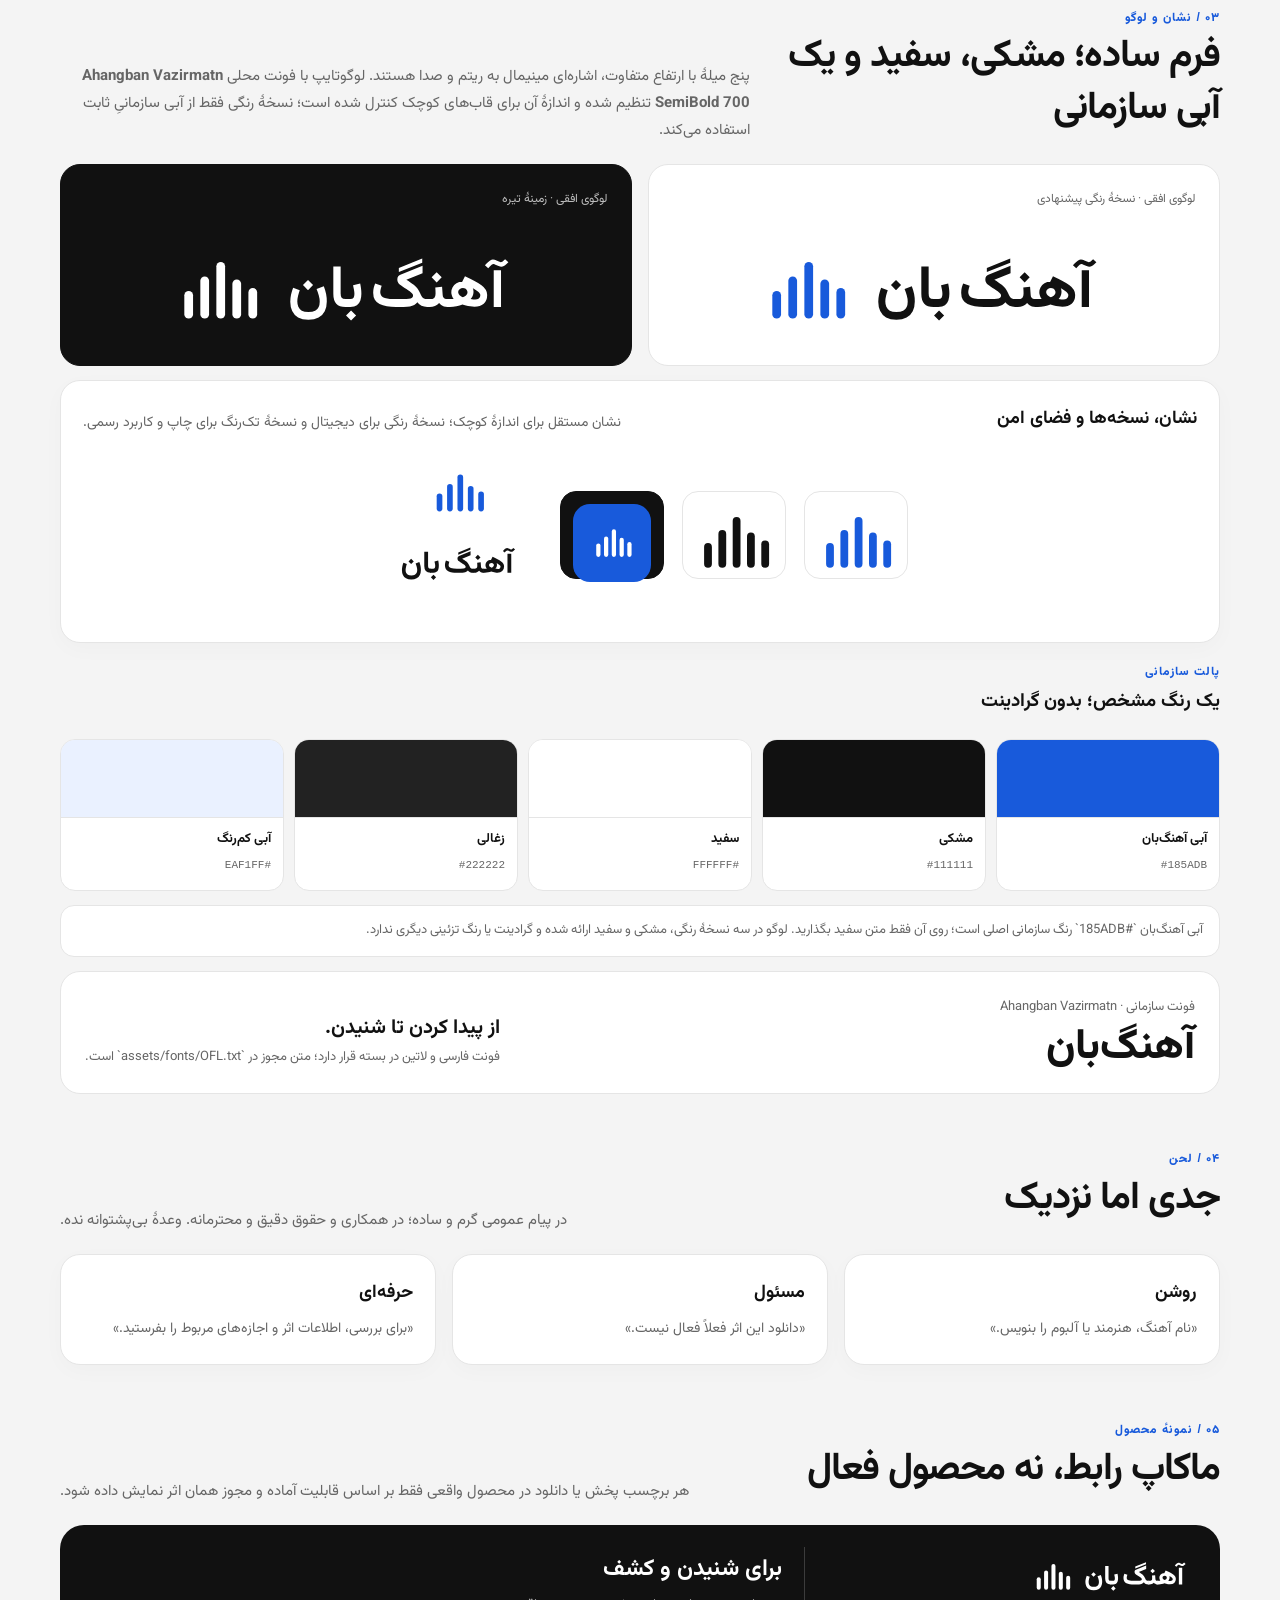
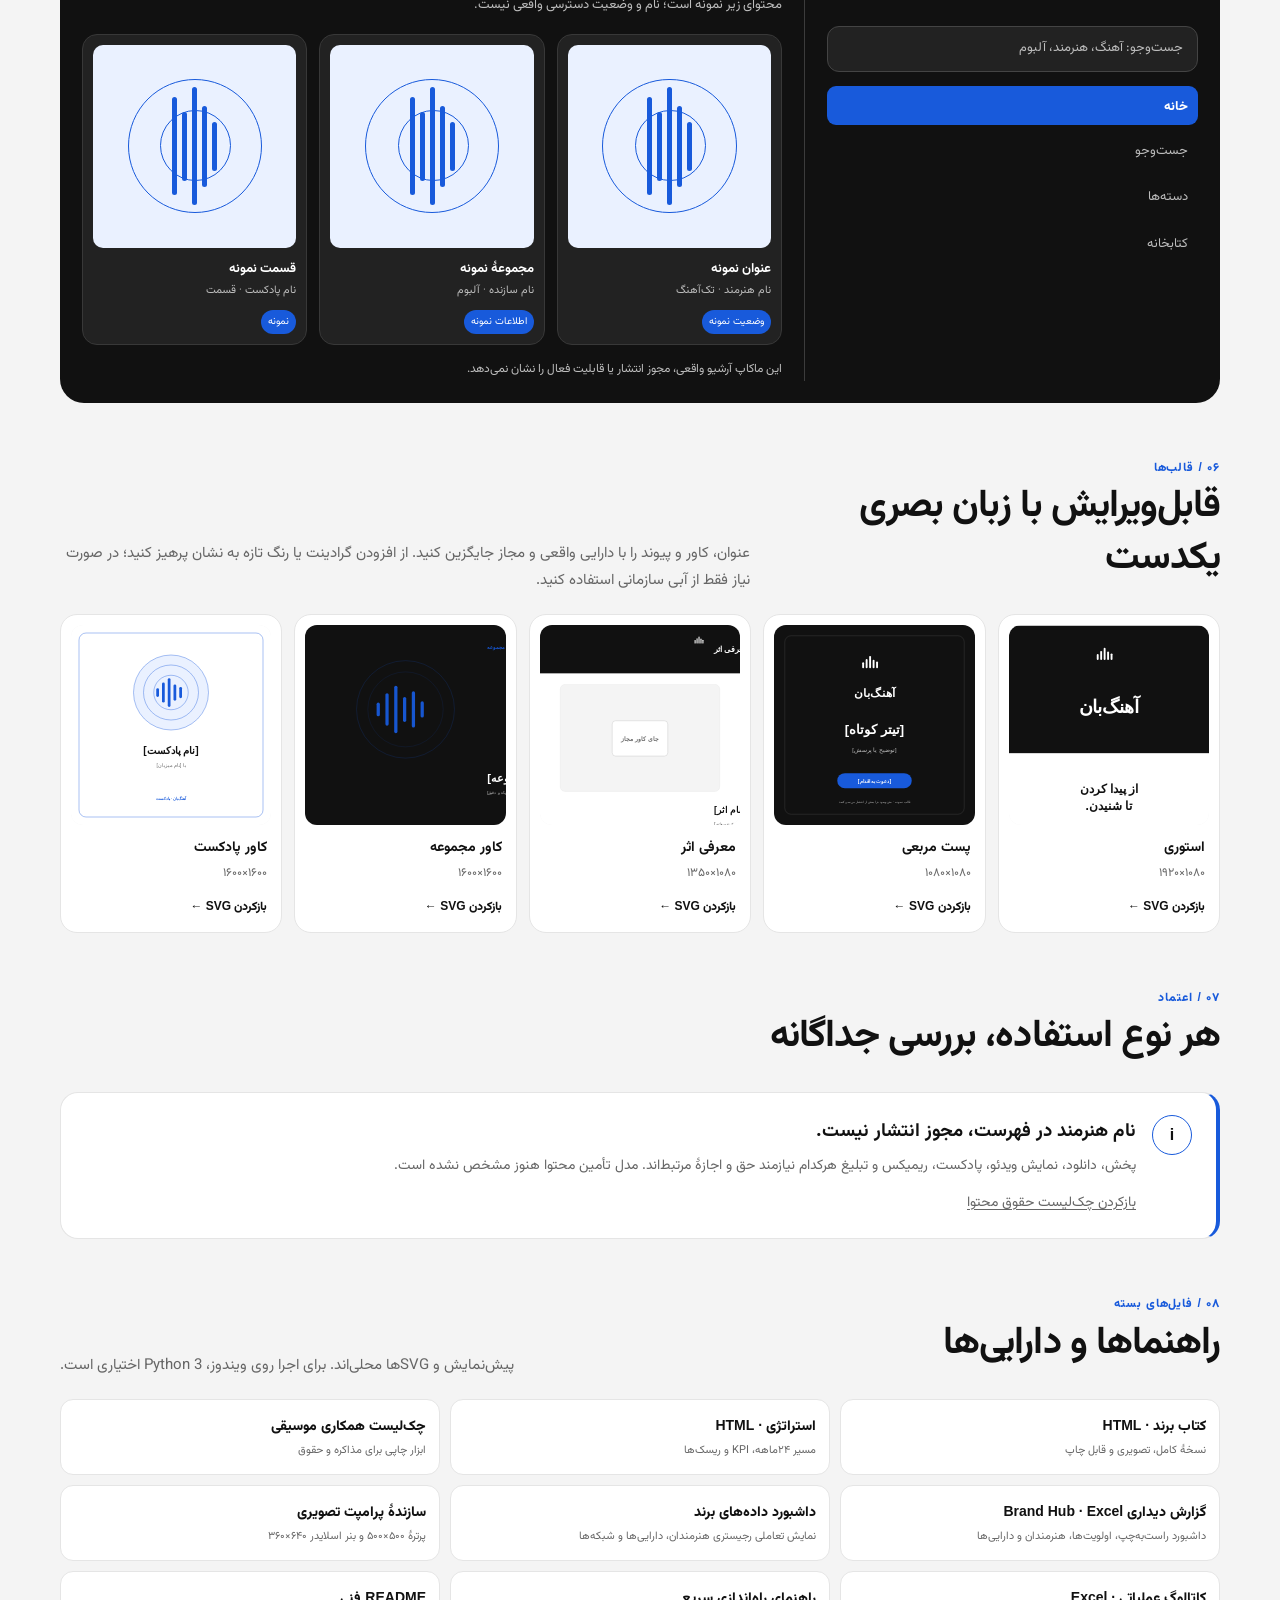
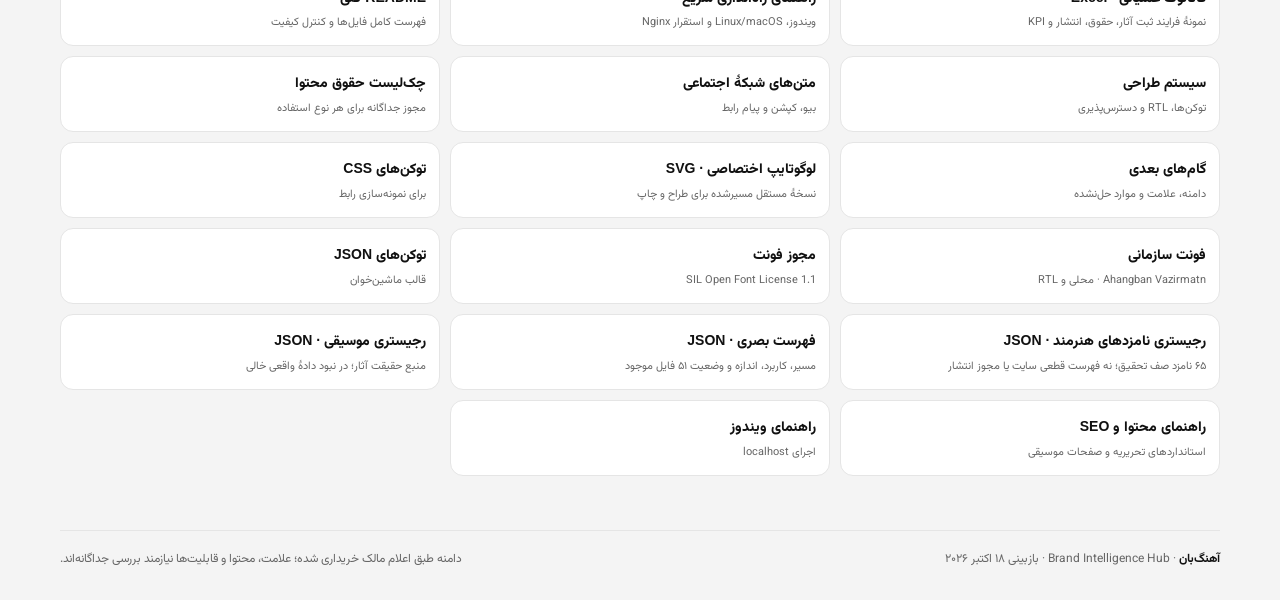
==== commit 558d94c3: "Package Ahangban brand kit for local and server deployment Co-authored-by: arena-agent <297053741+ar" ====
--- a/brand-kit/index.html
+++ b/brand-kit/index.html
@@ -229,6 +229,7 @@
     <div class="file"><a href="hub.html">داشبورد داده‌های برند</a><small>نمایش تعاملی رجیستری هنرمندان، دارایی‌ها و شبکه‌ها</small></div>
     <div class="file"><a href="prompts.html">سازندهٔ پرامپت تصویری</a><small>پرترهٔ ۵۰۰×۵۰۰ و بنر اسلایدر ۶۴۰×۳۶۰</small></div>
     <div class="file"><a href="tools/کاتالوگ-مادر-آهنگ‌بان.xlsx">کاتالوگ عملیاتی · Excel</a><small>نمونهٔ فرایند ثبت آثار، حقوق، انتشار و KPI</small></div>
+    <div class="file"><a href="QUICK-START-fa.md">راهنمای راه‌اندازی سریع</a><small>ویندوز، Linux/macOS و استقرار Nginx</small></div>
     <div class="file"><a href="README.md">README فنی</a><small>فهرست کامل فایل‌ها و کنترل کیفیت</small></div>
     <div class="file"><a href="design-system-fa.md">سیستم طراحی</a><small>توکن‌ها، RTL و دسترس‌پذیری</small></div>
     <div class="file"><a href="social-copy-fa.md">متن‌های شبکهٔ اجتماعی</a><small>بیو، کپشن و پیام رابط</small></div>
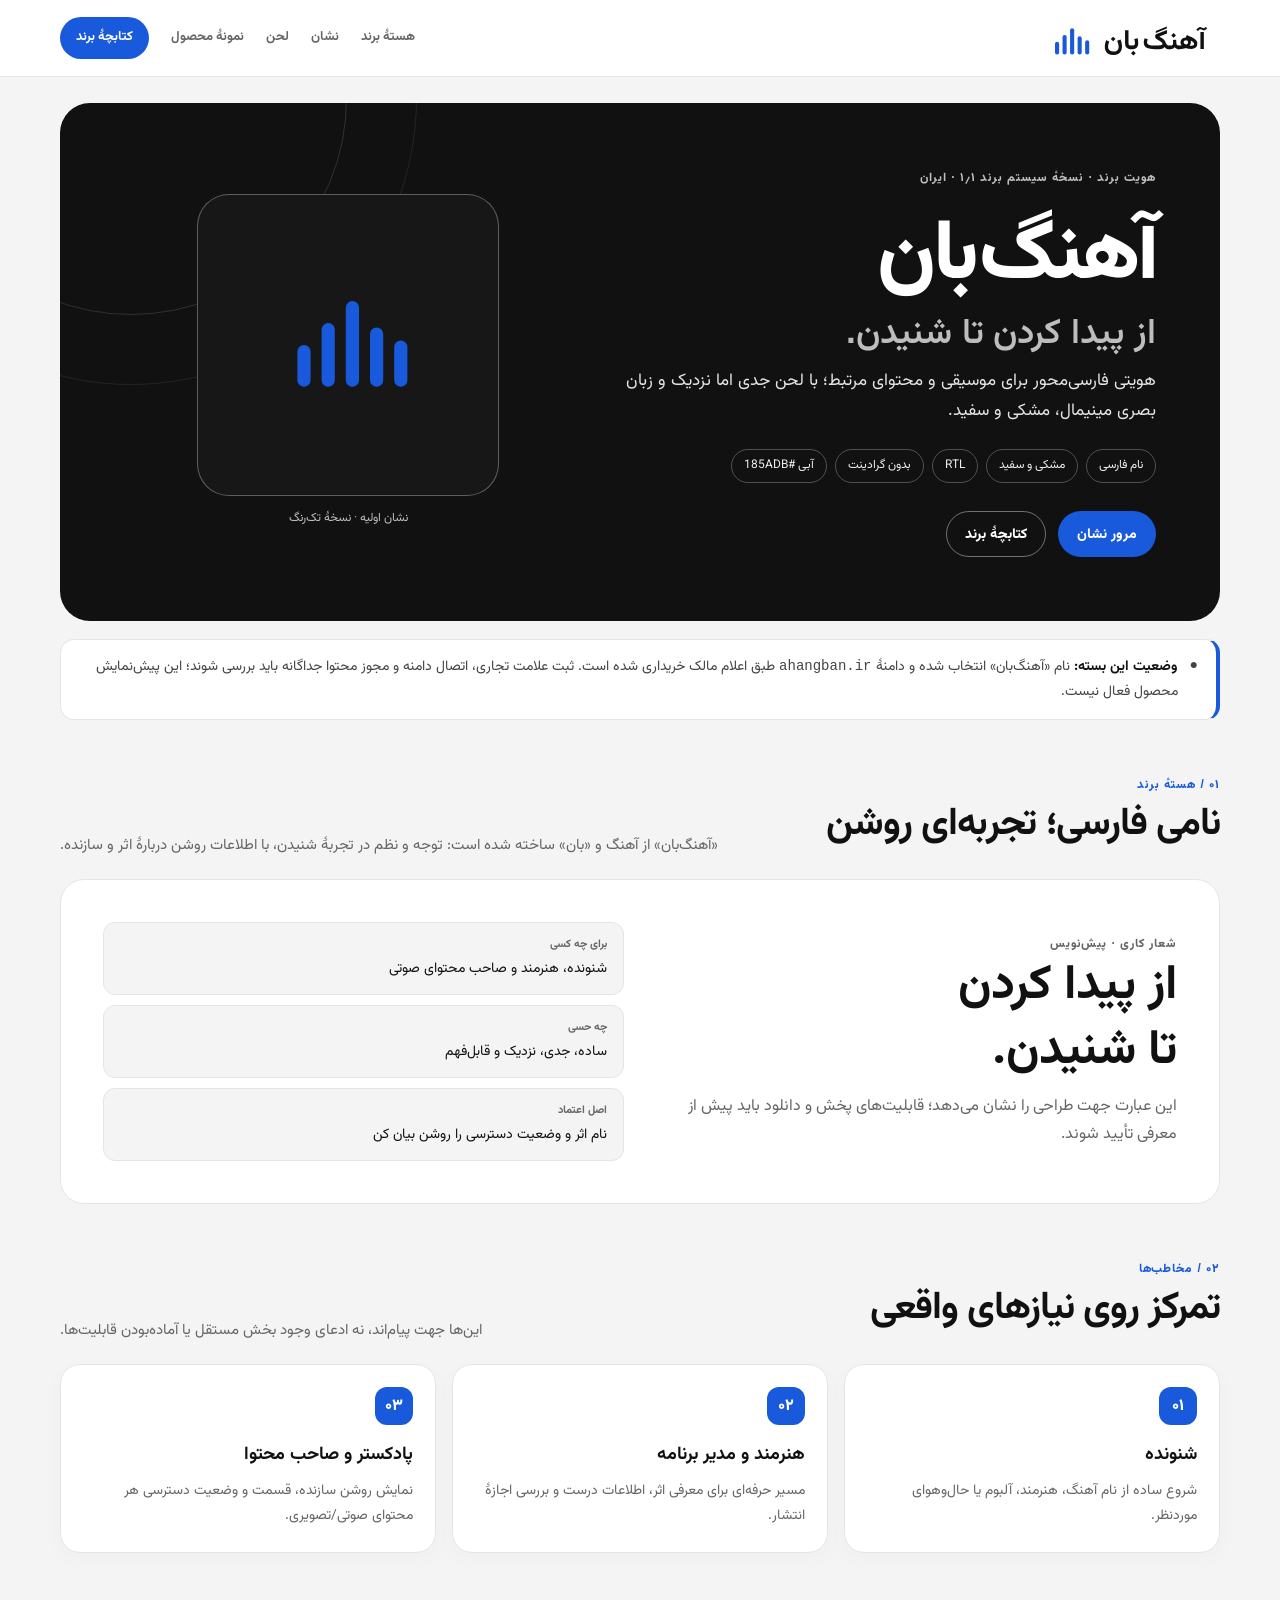
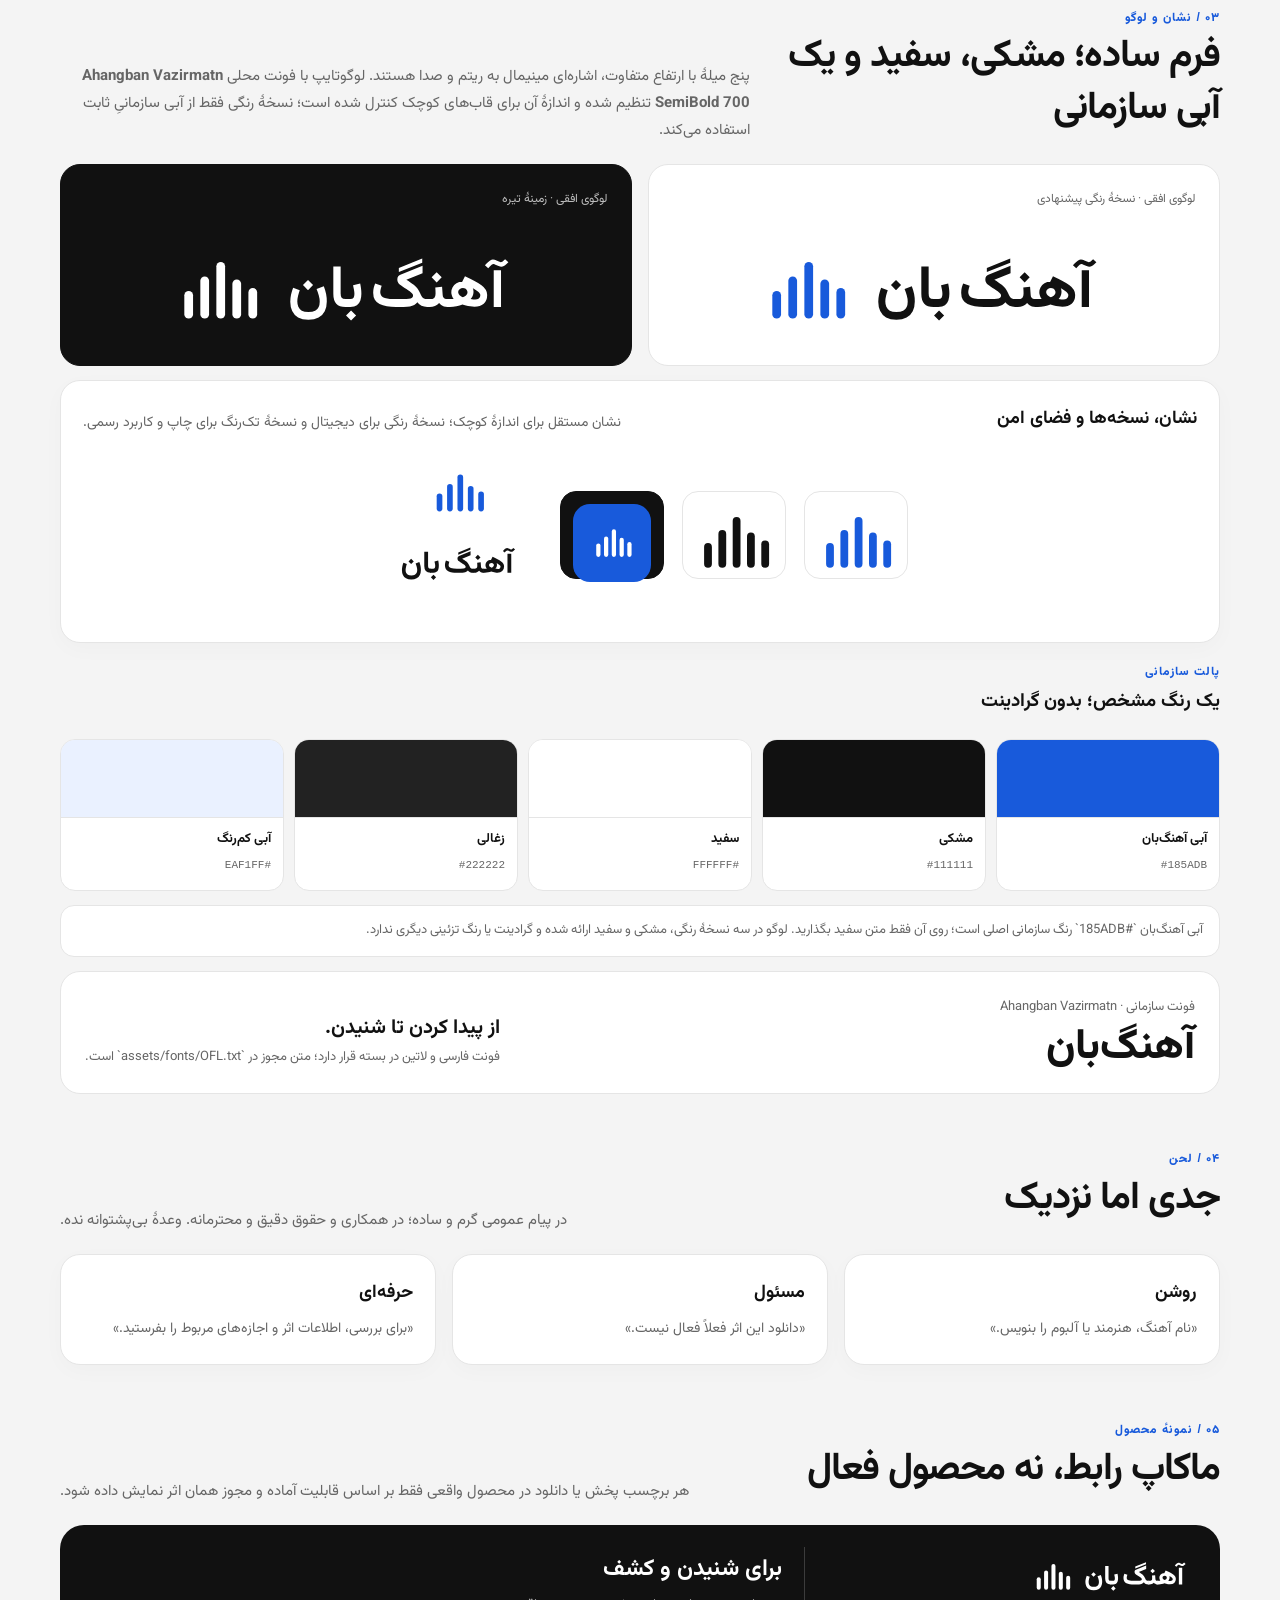
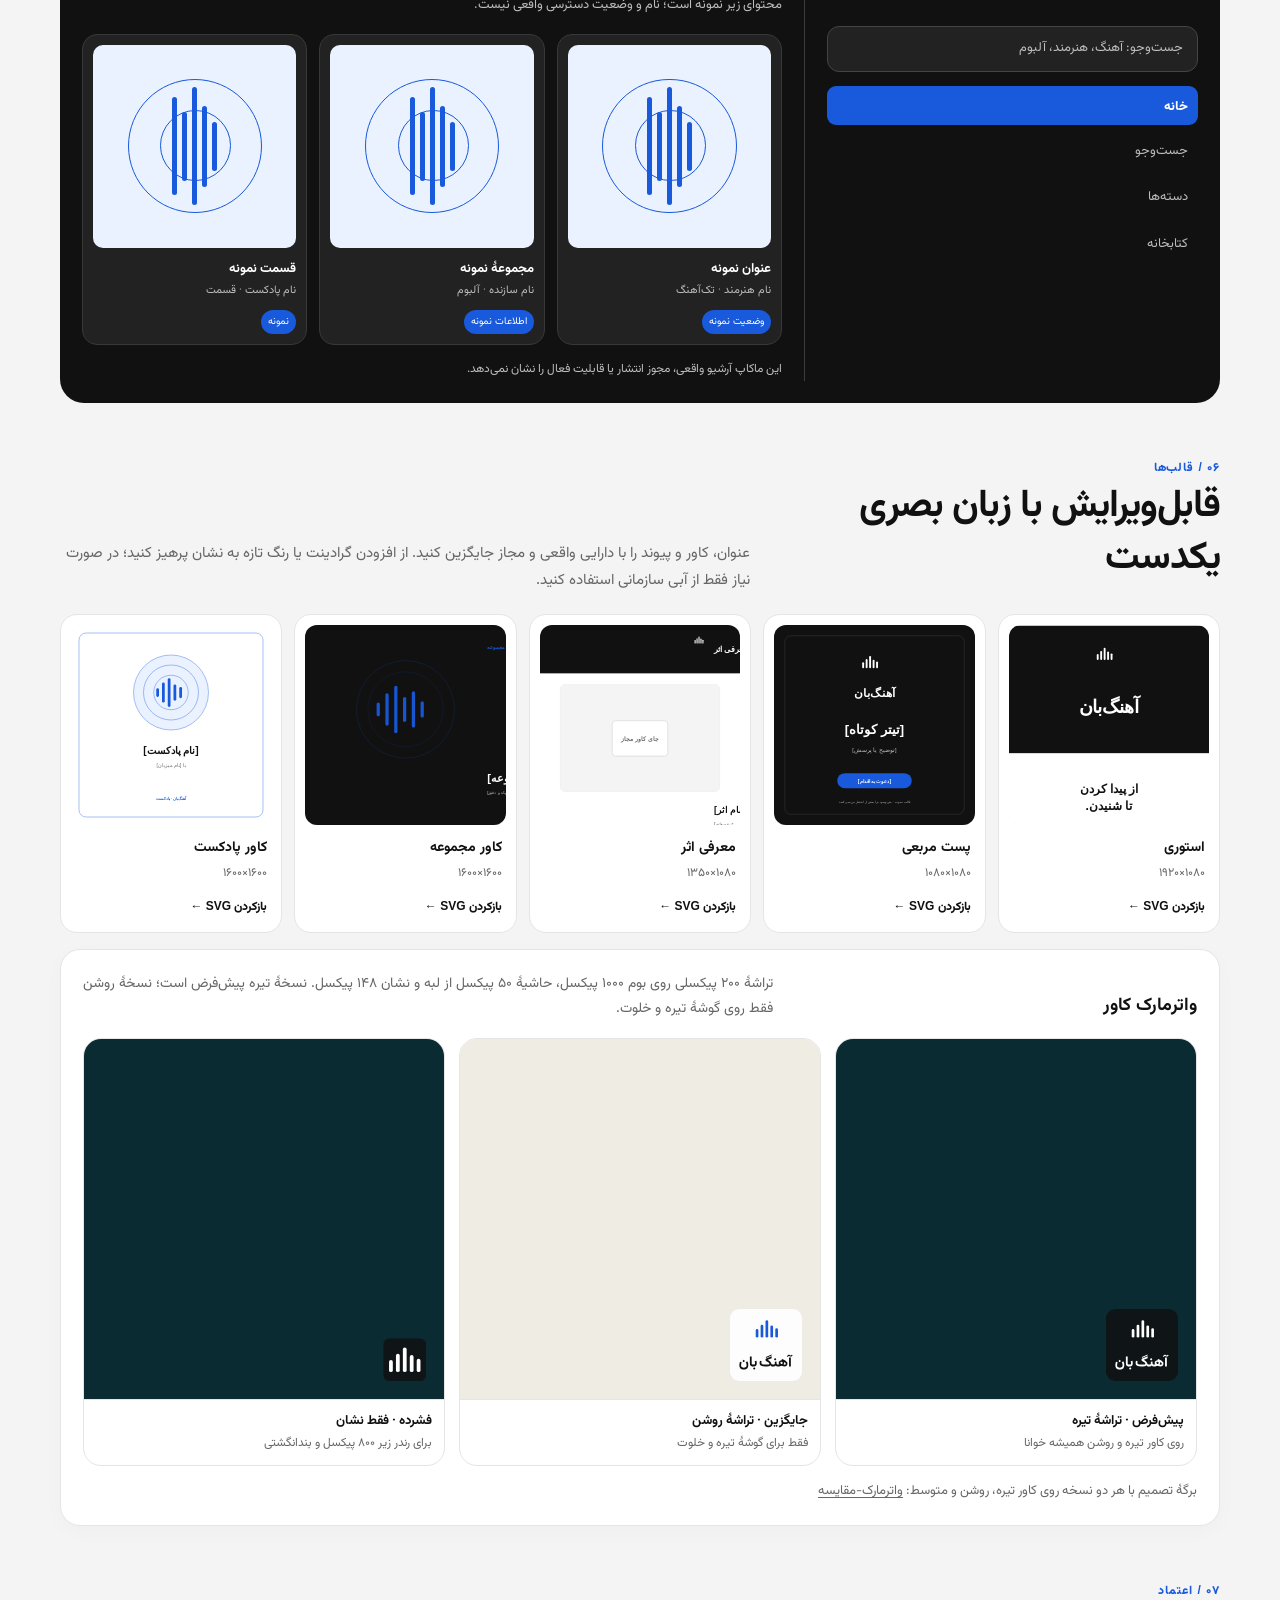
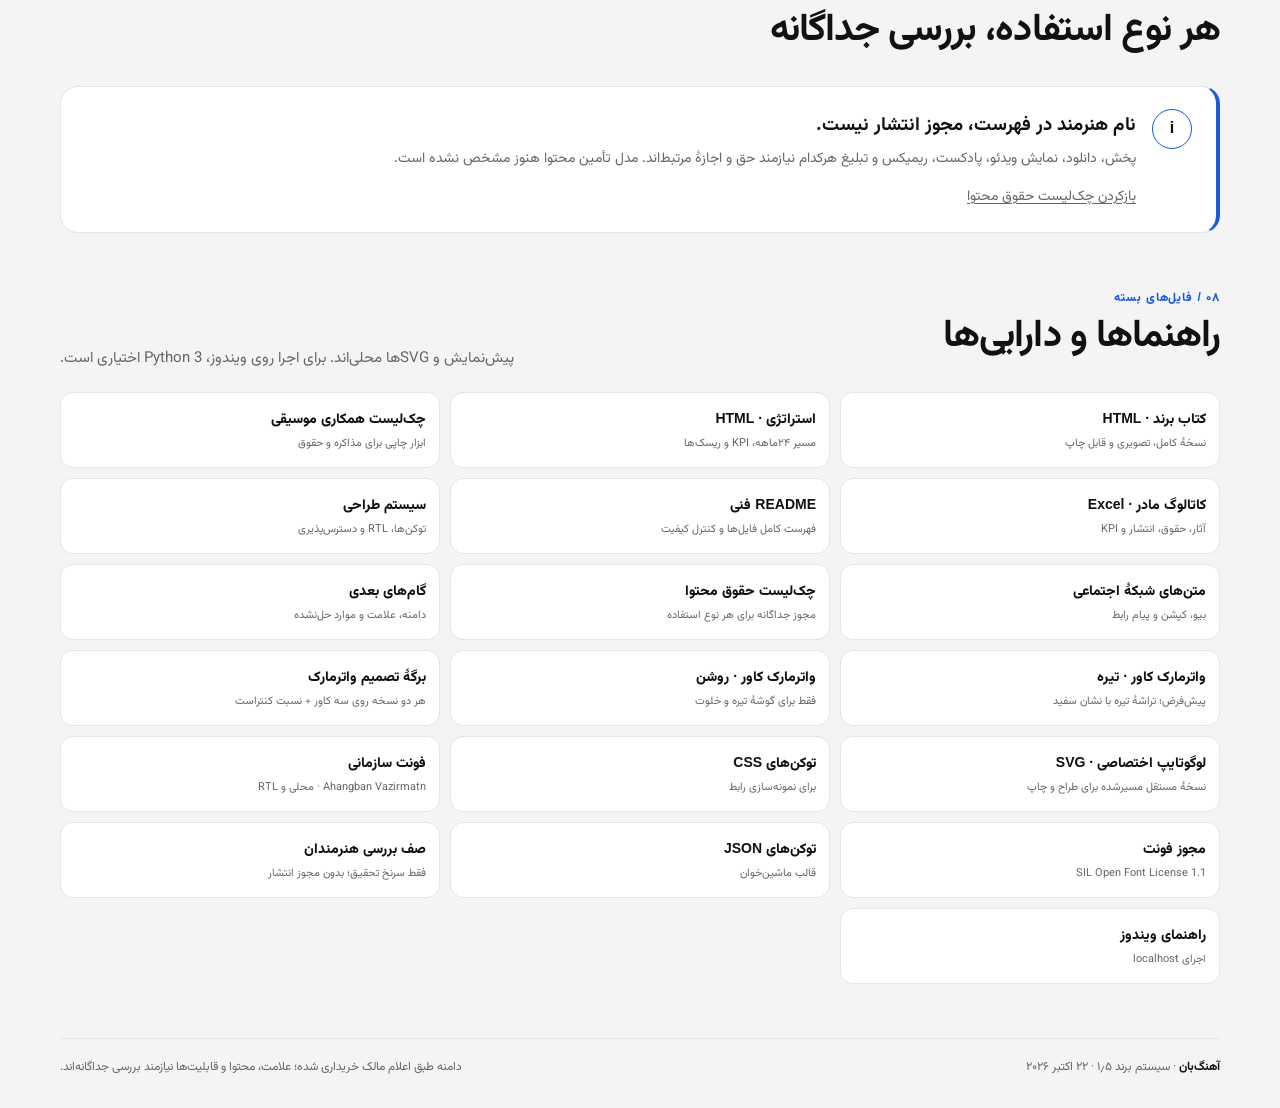
==== commit 7ccbb415: "Add cover watermark system: dark (default) + light variants, compact mark, decision sheet Co-authore" ====
--- a/brand-kit/index.html
+++ b/brand-kit/index.html
@@ -78,6 +78,13 @@
 .mark-tile{width:104px;height:88px;display:grid;place-items:center;border:1px solid var(--line);border-radius:16px;background:var(--white);padding:12px}
 .mark-tile img{width:100%;height:100%;object-fit:contain}
 .mark-tile.dark{background:var(--ink);border-color:var(--ink)}
+.wm-row{display:grid;grid-template-columns:repeat(3,minmax(0,1fr));gap:14px}
+.wm-tile{margin:0;border:1px solid var(--line);border-radius:18px;overflow:hidden;background:var(--white)}
+.wm-canvas{position:relative;aspect-ratio:1;display:grid;place-items:center;background:#0b2b33}
+.wm-canvas.light{background:#efece4}
+.wm-canvas img{position:absolute;inset:0;width:100%;height:100%}
+.wm-tile figcaption{font-size:12px;padding:10px 12px;color:var(--muted);border-top:1px solid var(--line)}
+.wm-tile figcaption b{color:var(--ink);display:block;font-size:13px}
 .colors{display:grid;grid-template-columns:repeat(5,minmax(0,1fr));gap:10px}
 .swatch{border-radius:15px;overflow:hidden;border:1px solid var(--line);background:var(--white)}
 .swatch-color{height:78px;border-bottom:1px solid var(--line)}
@@ -129,7 +136,7 @@
 .footer{margin:54px 0 28px;border-top:1px solid var(--line);padding-top:18px;display:flex;justify-content:space-between;gap:20px;color:var(--muted);font-size:12px}
 .footer b{color:var(--ink)}
 @media(max-width:960px){.navlinks{gap:12px}.navlinks a:not(.nav-cta){display:none}.hero{grid-template-columns:1fr .72fr;gap:22px}.grid-4{grid-template-columns:repeat(2,1fr)}.templates{grid-template-columns:repeat(3,1fr)}.colors{grid-template-columns:repeat(3,1fr)}.system-preview{grid-template-columns:1fr}.preview-sidebar{border-left:0;border-bottom:1px solid rgba(255,255,255,.18);padding:0 0 16px}.menu-list{grid-template-columns:repeat(4,1fr)}}
-@media(max-width:640px){.wrap{width:min(100% - 28px,1160px)}.nav{min-height:66px}.nav-brand{width:148px}.nav-cta{font-size:11px;padding:7px 11px}.hero{grid-template-columns:1fr;padding:28px 22px;border-radius:22px;margin-top:15px}.hero h1{font-size:48px}.hero p{font-size:15px}.hero-art{min-height:180px}.mark-frame{width:210px;border-radius:22px}.status-note{margin-bottom:40px;font-size:13px}.section{margin:42px auto}.section-head{display:block}.grid-3,.grid-4,.visual-grid,.promise{grid-template-columns:1fr}.promise{gap:18px}.audience-card{min-height:0}.colors{grid-template-columns:repeat(2,1fr)}.type-sample{align-items:start;flex-direction:column}.type-h1{font-size:34px}.system-preview{padding:15px}.menu-list{grid-template-columns:repeat(2,1fr)}.media-grid{grid-template-columns:repeat(2,1fr)}.media-card:last-child{display:none}.templates{grid-template-columns:repeat(2,1fr);gap:9px}.template-img{height:165px}.files{grid-template-columns:1fr}.footer{display:block}.footer span{display:block;margin-bottom:5px}}
+@media(max-width:640px){.wrap{width:min(100% - 28px,1160px)}.nav{min-height:66px}.nav-brand{width:148px}.nav-cta{font-size:11px;padding:7px 11px}.hero{grid-template-columns:1fr;padding:28px 22px;border-radius:22px;margin-top:15px}.hero h1{font-size:48px}.hero p{font-size:15px}.hero-art{min-height:180px}.mark-frame{width:210px;border-radius:22px}.status-note{margin-bottom:40px;font-size:13px}.section{margin:42px auto}.section-head{display:block}.grid-3,.grid-4,.visual-grid,.promise{grid-template-columns:1fr}.promise{gap:18px}.audience-card{min-height:0}.colors{grid-template-columns:repeat(2,1fr)}.type-sample{align-items:start;flex-direction:column}.type-h1{font-size:34px}.system-preview{padding:15px}.menu-list{grid-template-columns:repeat(2,1fr)}.media-grid{grid-template-columns:repeat(2,1fr)}.media-card:last-child{display:none}.templates{grid-template-columns:repeat(2,1fr);gap:9px}.wm-row{grid-template-columns:1fr}.template-img{height:165px}.files{grid-template-columns:1fr}.footer{display:block}.footer span{display:block;margin-bottom:5px}}
 @media(prefers-reduced-motion:reduce){html{scroll-behavior:auto}}
 @media print{.topbar{position:static}.navlinks,.hero-actions{display:none}.hero{break-inside:avoid}.section{break-inside:avoid}.wrap{width:100%}body{background:#fff}.card,.logo-card,.template-card{box-shadow:none}}
 </style>
@@ -149,7 +156,7 @@
     <h1>آهنگ‌بان<span>از پیدا کردن تا شنیدن.</span></h1>
     <p>هویتی فارسی‌محور برای موسیقی و محتوای مرتبط؛ با لحن جدی اما نزدیک و زبان بصری مینیمال، مشکی و سفید.</p>
     <div class="hero-tags"><span class="pill">نام فارسی</span><span class="pill">مشکی و سفید</span><span class="pill">RTL</span><span class="pill">بدون گرادینت</span><span class="pill">آبی #185ADB</span></div>
-    <div class="hero-actions"><a class="button button-primary" href="hub.html">داشبورد دانش برند</a><a class="button button-ghost" href="prompts.html">سازندهٔ پرامپت تصویر</a><a class="button button-ghost" href="#identity">مرور نشان</a><a class="button button-ghost" href="brand-book.html">کتابچهٔ برند</a></div>
+    <div class="hero-actions"><a class="button button-primary" href="#identity">مرور نشان</a><a class="button button-ghost" href="brand-book.html">کتابچهٔ برند</a></div>
   </div>
   <div class="hero-art"><div><div class="mark-frame"><img src="assets/ahangban-mark-color.svg" alt="نشان میله‌ای آبی آهنگ‌بان"></div><div class="art-caption">نشان اولیه · نسخهٔ تک‌رنگ</div></div></div>
 </section>
@@ -214,6 +221,15 @@
     <article class="template-card"><div class="template-img"><img src="assets/playlist-cover-template.svg" alt="پیش‌نمایش کاور مجموعه"></div><h3>کاور مجموعه</h3><p>۱۶۰۰×۱۶۰۰</p><a href="assets/playlist-cover-template.svg">بازکردن SVG ←</a></article>
     <article class="template-card"><div class="template-img"><img src="assets/podcast-cover-template.svg" alt="پیش‌نمایش کاور پادکست"></div><h3>کاور پادکست</h3><p>۱۶۰۰×۱۶۰۰</p><a href="assets/podcast-cover-template.svg">بازکردن SVG ←</a></article>
   </div>
+  <div class="card" style="margin-top:16px">
+    <div class="section-head" style="margin-bottom:16px"><div><h3 style="margin:0">واترمارک کاور</h3></div><p class="section-lead">تراشهٔ ۲۰۰ پیکسلی روی بوم ۱۰۰۰ پیکسل، حاشیهٔ ۵۰ پیکسل از لبه و نشان ۱۴۸ پیکسل. نسخهٔ تیره پیش‌فرض است؛ نسخهٔ روشن فقط روی گوشهٔ تیره و خلوت.</p></div>
+    <div class="wm-row">
+      <figure class="wm-tile"><div class="wm-canvas"><img src="assets/watermark-cover-dark.svg" alt="واترمارک تیره برای کاور ۱۰۰۰ پیکسلی؛ تراشهٔ تیره با نشان سفید"></div><figcaption><b>پیش‌فرض · تراشهٔ تیره</b>روی کاور تیره و روشن همیشه خوانا</figcaption></figure>
+      <figure class="wm-tile"><div class="wm-canvas light"><img src="assets/watermark-cover-light.svg" alt="واترمارک روشن برای کاور ۱۰۰۰ پیکسلی؛ تراشهٔ سفید با نشان رنگی"></div><figcaption><b>جایگزین · تراشهٔ روشن</b>فقط برای گوشهٔ تیره و خلوت</figcaption></figure>
+      <figure class="wm-tile"><div class="wm-canvas"><img src="assets/watermark-mark-dark.svg" alt="واترمارک فشرده با نشان میله‌ای برای رندرهای کوچک"></div><figcaption><b>فشرده · فقط نشان</b>برای رندر زیر ۸۰۰ پیکسل و بندانگشتی</figcaption></figure>
+    </div>
+    <p style="margin:14px 0 0;font-size:13px;color:var(--muted)">برگهٔ تصمیم با هر دو نسخه روی کاور تیره، روشن و متوسط: <a href="assets/watermark-comparison-fa.png">واترمارک-مقایسه</a></p>
+  </div>
 </section>
 <section class="section" id="trust">
   <div class="section-head"><div><div class="section-no">۰۷ / اعتماد</div><h2>هر نوع استفاده، بررسی جداگانه</h2></div></div>
@@ -225,29 +241,25 @@
     <div class="file"><a href="brand-book.html">کتاب برند · HTML</a><small>نسخهٔ کامل، تصویری و قابل چاپ</small></div>
     <div class="file"><a href="strategy.html">استراتژی · HTML</a><small>مسیر ۲۴ماهه، KPI و ریسک‌ها</small></div>
     <div class="file"><a href="tools/چک‌لیست-همکاری-موسیقی.html">چک‌لیست همکاری موسیقی</a><small>ابزار چاپی برای مذاکره و حقوق</small></div>
-    <div class="file"><a href="reports/ahangban-brand-intelligence-hub.xlsx">گزارش دیداری Brand Hub · Excel</a><small>داشبورد راست‌به‌چپ، اولویت‌ها، هنرمندان و دارایی‌ها</small></div>
-    <div class="file"><a href="hub.html">داشبورد داده‌های برند</a><small>نمایش تعاملی رجیستری هنرمندان، دارایی‌ها و شبکه‌ها</small></div>
-    <div class="file"><a href="prompts.html">سازندهٔ پرامپت تصویری</a><small>پرترهٔ ۵۰۰×۵۰۰ و بنر اسلایدر ۶۴۰×۳۶۰</small></div>
-    <div class="file"><a href="tools/کاتالوگ-مادر-آهنگ‌بان.xlsx">کاتالوگ عملیاتی · Excel</a><small>نمونهٔ فرایند ثبت آثار، حقوق، انتشار و KPI</small></div>
-    <div class="file"><a href="QUICK-START-fa.md">راهنمای راه‌اندازی سریع</a><small>ویندوز، Linux/macOS و استقرار Nginx</small></div>
+    <div class="file"><a href="tools/کاتالوگ-مادر-آهنگ‌بان.xlsx">کاتالوگ مادر · Excel</a><small>آثار، حقوق، انتشار و KPI</small></div>
     <div class="file"><a href="README.md">README فنی</a><small>فهرست کامل فایل‌ها و کنترل کیفیت</small></div>
     <div class="file"><a href="design-system-fa.md">سیستم طراحی</a><small>توکن‌ها، RTL و دسترس‌پذیری</small></div>
     <div class="file"><a href="social-copy-fa.md">متن‌های شبکهٔ اجتماعی</a><small>بیو، کپشن و پیام رابط</small></div>
     <div class="file"><a href="content-rights-checklist-fa.md">چک‌لیست حقوق محتوا</a><small>مجوز جداگانه برای هر نوع استفاده</small></div>
     <div class="file"><a href="next-steps-fa.md">گام‌های بعدی</a><small>دامنه، علامت و موارد حل‌نشده</small></div>
+    <div class="file"><a href="assets/watermark-cover-dark.svg">واترمارک کاور · تیره</a><small>پیش‌فرض؛ تراشهٔ تیره با نشان سفید</small></div>
+    <div class="file"><a href="assets/watermark-cover-light.svg">واترمارک کاور · روشن</a><small>فقط برای گوشهٔ تیره و خلوت</small></div>
+    <div class="file"><a href="assets/watermark-comparison-fa.png">برگهٔ تصمیم واترمارک</a><small>هر دو نسخه روی سه کاور + نسبت کنتراست</small></div>
     <div class="file"><a href="assets/ahangban-wordmark-custom-color.svg">لوگوتایپ اختصاصی · SVG</a><small>نسخهٔ مستقل مسیرشده برای طراح و چاپ</small></div>
     <div class="file"><a href="assets/brand-tokens.css">توکن‌های CSS</a><small>برای نمونه‌سازی رابط</small></div>
     <div class="file"><a href="assets/brand-fonts.css">فونت سازمانی</a><small>Ahangban Vazirmatn · محلی و RTL</small></div>
     <div class="file"><a href="assets/fonts/OFL.txt">مجوز فونت</a><small>SIL Open Font License 1.1</small></div>
     <div class="file"><a href="assets/brand-tokens.json">توکن‌های JSON</a><small>قالب ماشین‌خوان</small></div>
-    <div class="file"><a href="artists/artists.json">رجیستری نامزدهای هنرمند · JSON</a><small>۶۵ نامزد صف تحقیق؛ نه فهرست قطعی سایت یا مجوز انتشار</small></div>
-    <div class="file"><a href="visual-identity/assets.json">فهرست بصری · JSON</a><small>مسیر، کاربرد، اندازه و وضعیت ۵۱ فایل موجود</small></div>
-    <div class="file"><a href="music-catalog/catalog.json">رجیستری موسیقی · JSON</a><small>منبع حقیقت آثار؛ در نبود دادهٔ واقعی خالی</small></div>
-    <div class="file"><a href="content-guidelines/README.md">راهنمای محتوا و SEO</a><small>استانداردهای تحریریه و صفحات موسیقی</small></div>
+    <div class="file"><a href="catalog/priority-artists-seed.csv">صف بررسی هنرمندان</a><small>فقط سرنخ تحقیق؛ بدون مجوز انتشار</small></div>
     <div class="file"><a href="README-Windows-Localhost-fa.txt">راهنمای ویندوز</a><small>اجرای localhost</small></div>
   </div>
 </section>
-<footer class="footer"><span><b>آهنگ‌بان</b> · Brand Intelligence Hub · بازبینی ۱۸ اکتبر ۲۰۲۶</span><span>دامنه طبق اعلام مالک خریداری شده؛ علامت، محتوا و قابلیت‌ها نیازمند بررسی جداگانه‌اند.</span></footer>
+<footer class="footer"><span><b>آهنگ‌بان</b> · سیستم برند ۱٫۵ · ۲۲ اکتبر ۲۰۲۶</span><span>دامنه طبق اعلام مالک خریداری شده؛ علامت، محتوا و قابلیت‌ها نیازمند بررسی جداگانه‌اند.</span></footer>
 </main>
 </body>
 </html>
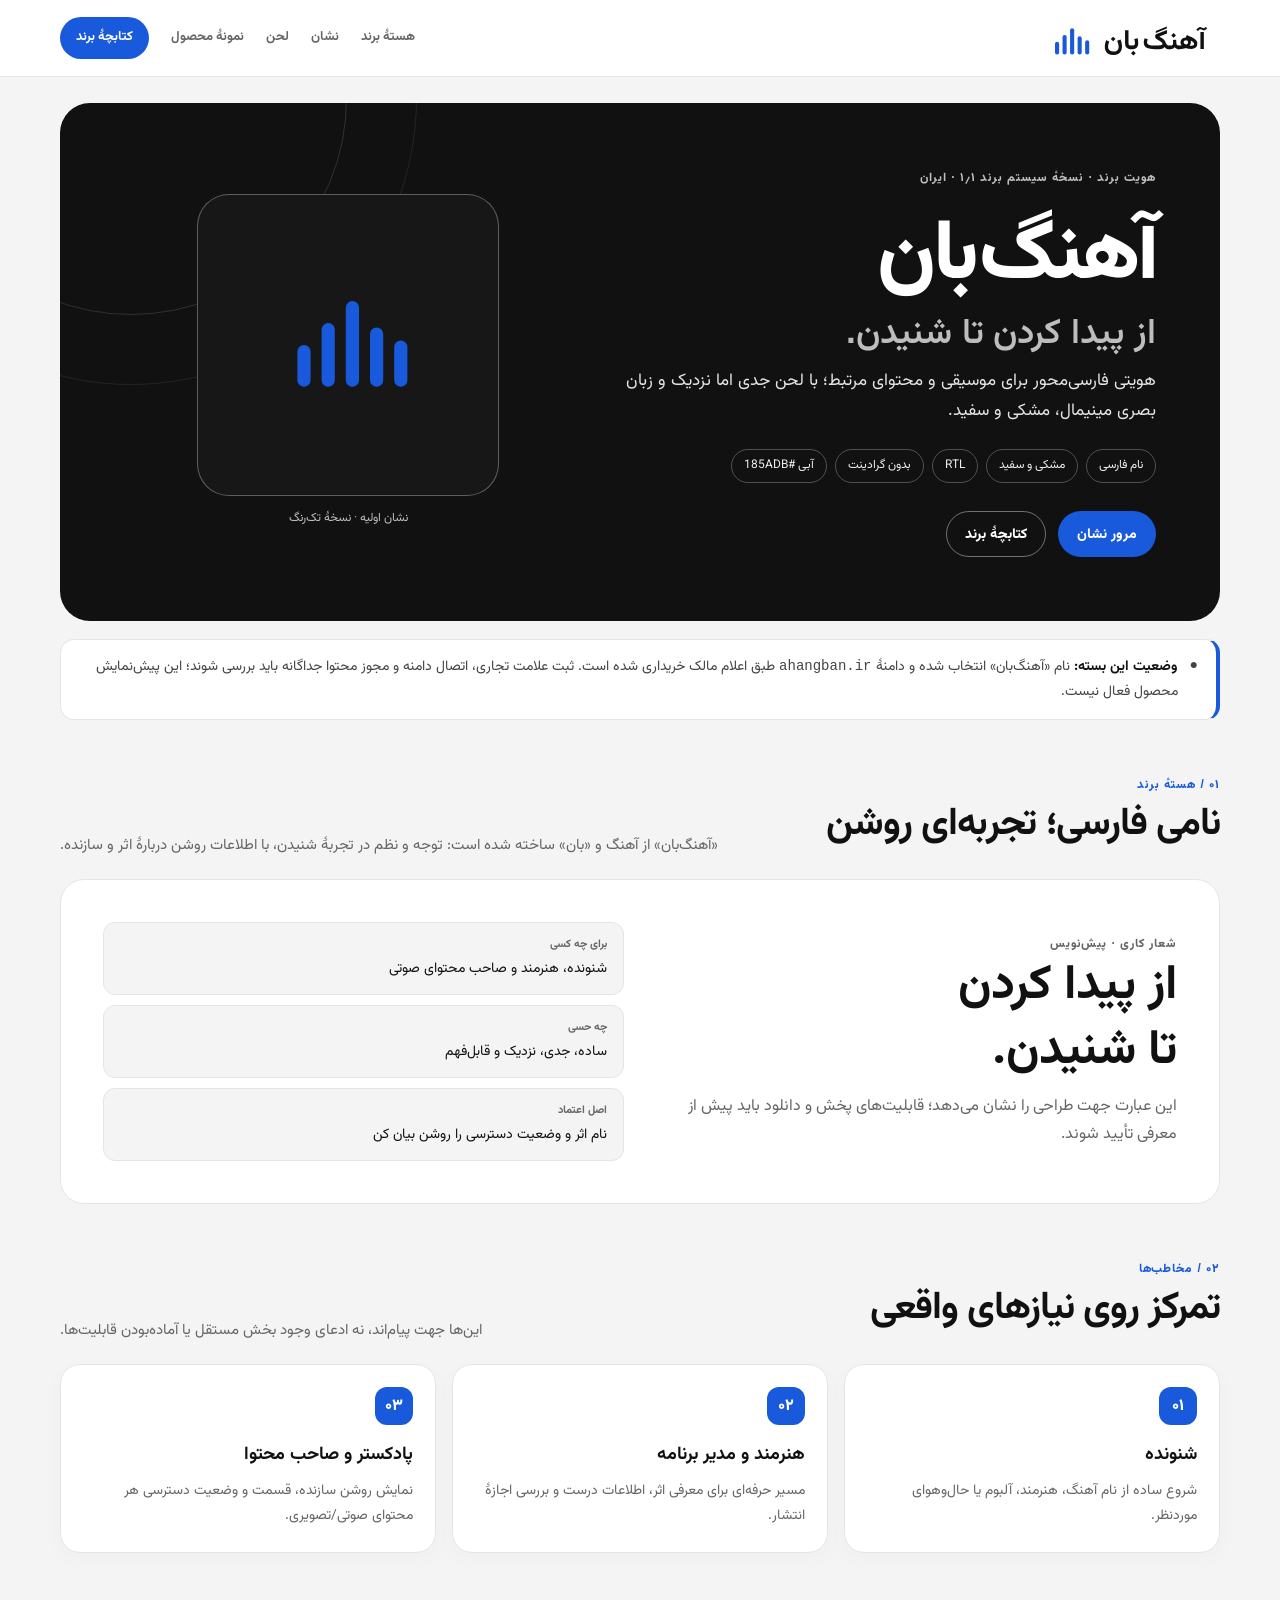
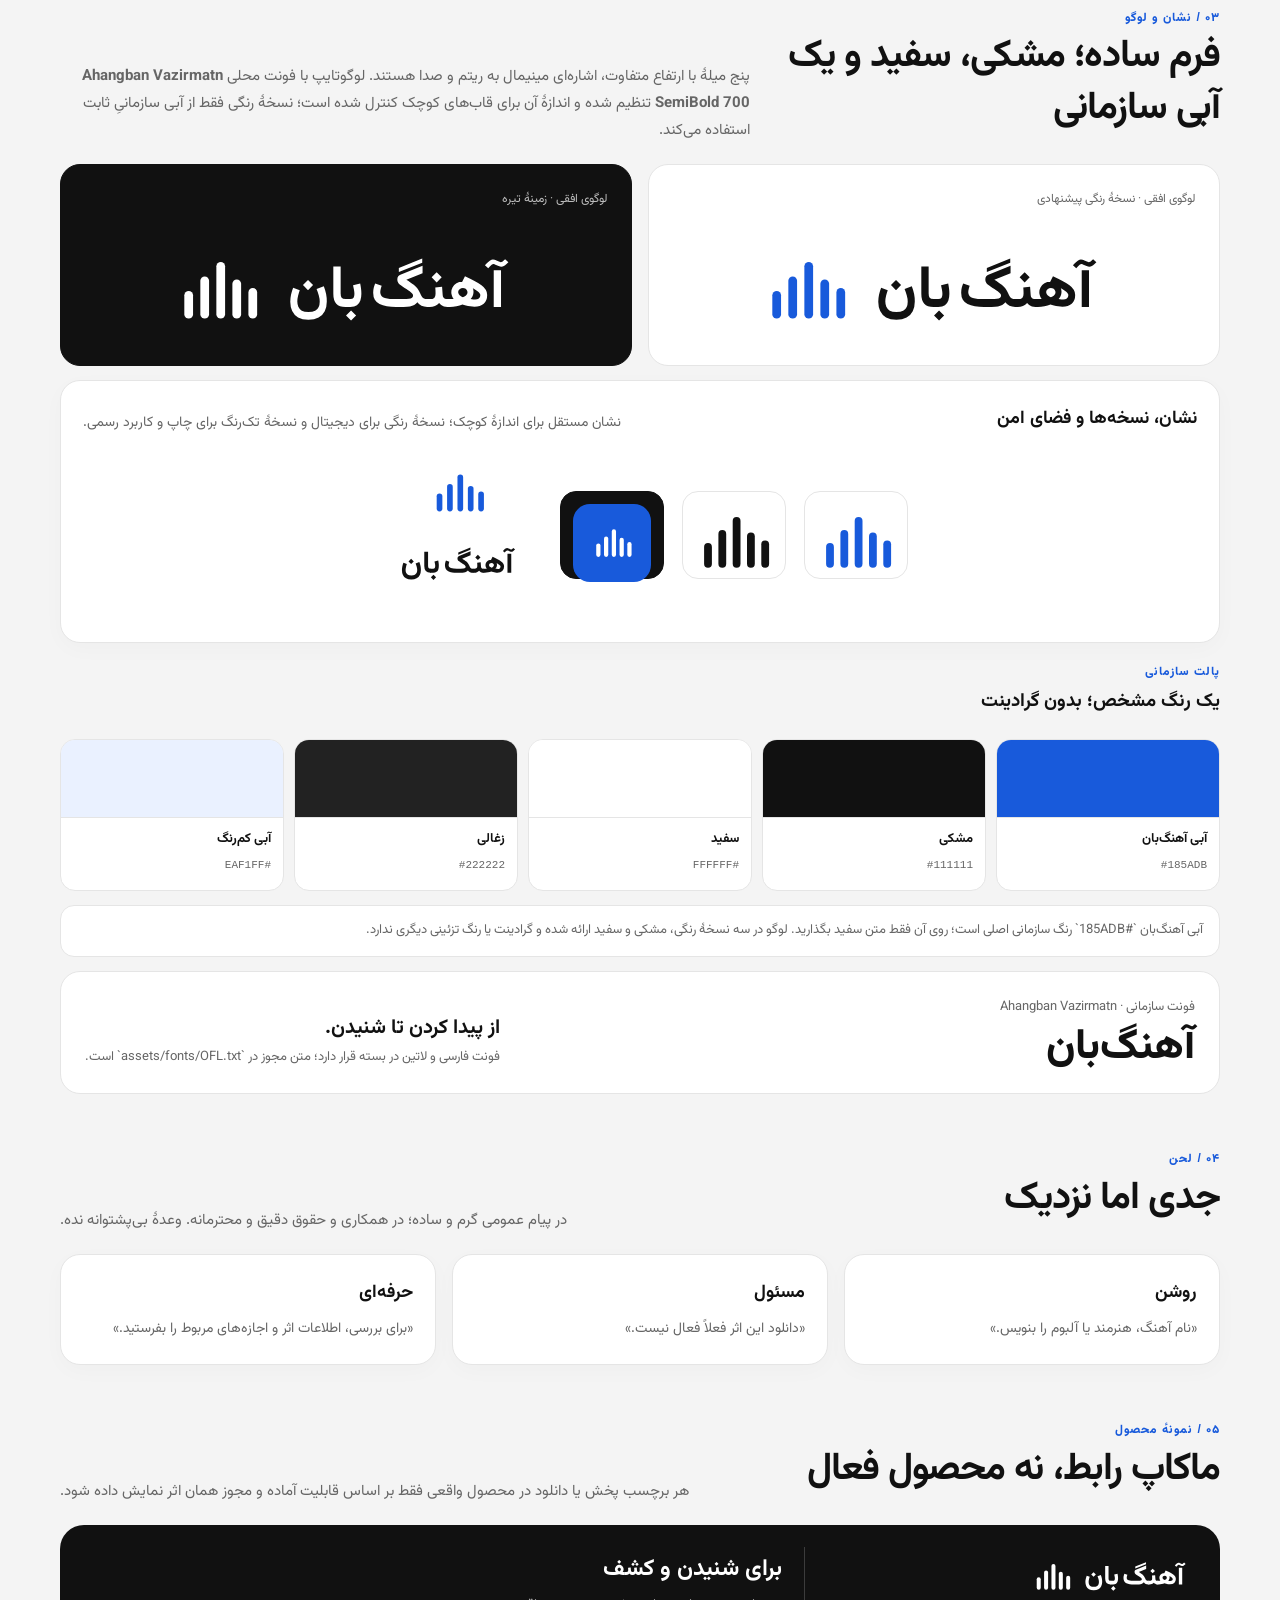
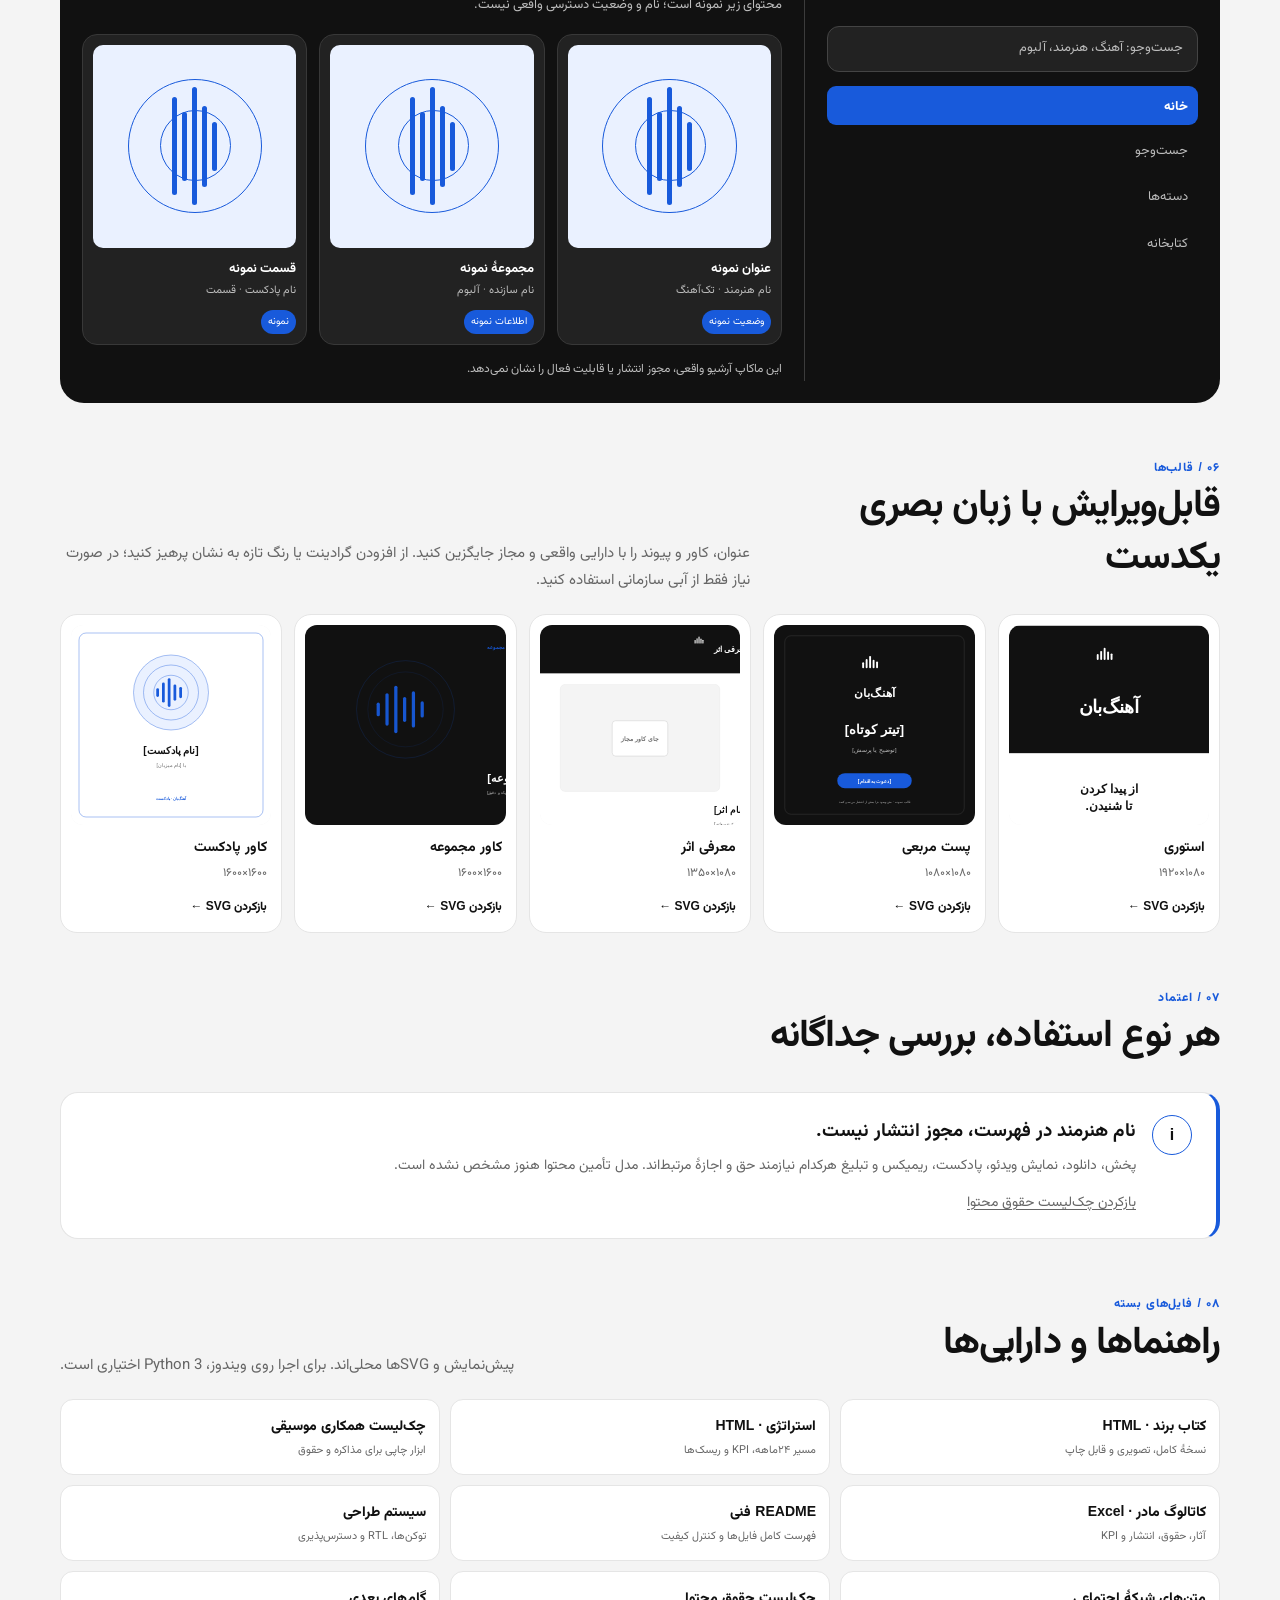
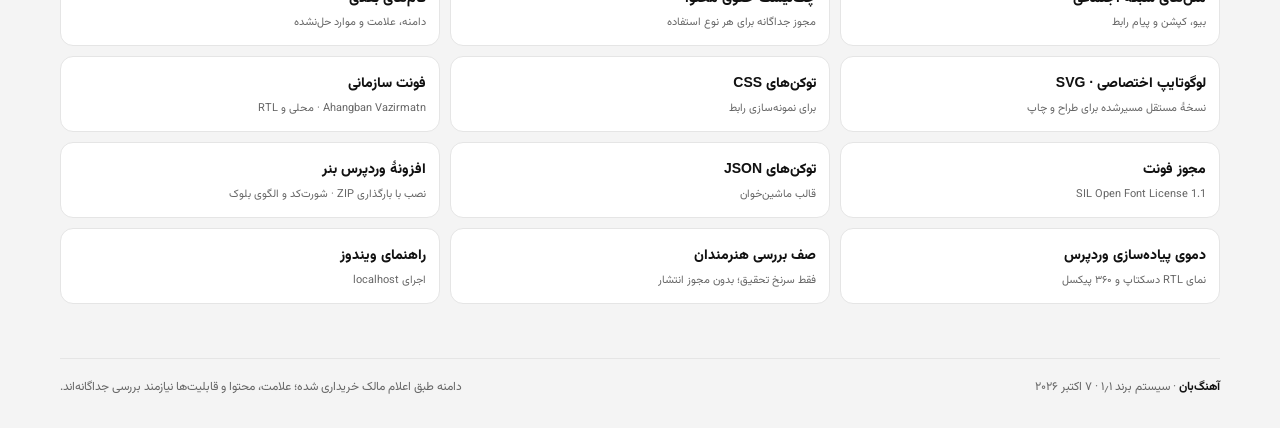
==== commit ac9adb9b: "Add WordPress plugin, demo and install guide for the Ahangban banner Co-authored-by: arena-agent <29" ====
--- a/brand-kit/index.html
+++ b/brand-kit/index.html
@@ -78,13 +78,6 @@
 .mark-tile{width:104px;height:88px;display:grid;place-items:center;border:1px solid var(--line);border-radius:16px;background:var(--white);padding:12px}
 .mark-tile img{width:100%;height:100%;object-fit:contain}
 .mark-tile.dark{background:var(--ink);border-color:var(--ink)}
-.wm-row{display:grid;grid-template-columns:repeat(3,minmax(0,1fr));gap:14px}
-.wm-tile{margin:0;border:1px solid var(--line);border-radius:18px;overflow:hidden;background:var(--white)}
-.wm-canvas{position:relative;aspect-ratio:1;display:grid;place-items:center;background:#0b2b33}
-.wm-canvas.light{background:#efece4}
-.wm-canvas img{position:absolute;inset:0;width:100%;height:100%}
-.wm-tile figcaption{font-size:12px;padding:10px 12px;color:var(--muted);border-top:1px solid var(--line)}
-.wm-tile figcaption b{color:var(--ink);display:block;font-size:13px}
 .colors{display:grid;grid-template-columns:repeat(5,minmax(0,1fr));gap:10px}
 .swatch{border-radius:15px;overflow:hidden;border:1px solid var(--line);background:var(--white)}
 .swatch-color{height:78px;border-bottom:1px solid var(--line)}
@@ -136,7 +129,7 @@
 .footer{margin:54px 0 28px;border-top:1px solid var(--line);padding-top:18px;display:flex;justify-content:space-between;gap:20px;color:var(--muted);font-size:12px}
 .footer b{color:var(--ink)}
 @media(max-width:960px){.navlinks{gap:12px}.navlinks a:not(.nav-cta){display:none}.hero{grid-template-columns:1fr .72fr;gap:22px}.grid-4{grid-template-columns:repeat(2,1fr)}.templates{grid-template-columns:repeat(3,1fr)}.colors{grid-template-columns:repeat(3,1fr)}.system-preview{grid-template-columns:1fr}.preview-sidebar{border-left:0;border-bottom:1px solid rgba(255,255,255,.18);padding:0 0 16px}.menu-list{grid-template-columns:repeat(4,1fr)}}
-@media(max-width:640px){.wrap{width:min(100% - 28px,1160px)}.nav{min-height:66px}.nav-brand{width:148px}.nav-cta{font-size:11px;padding:7px 11px}.hero{grid-template-columns:1fr;padding:28px 22px;border-radius:22px;margin-top:15px}.hero h1{font-size:48px}.hero p{font-size:15px}.hero-art{min-height:180px}.mark-frame{width:210px;border-radius:22px}.status-note{margin-bottom:40px;font-size:13px}.section{margin:42px auto}.section-head{display:block}.grid-3,.grid-4,.visual-grid,.promise{grid-template-columns:1fr}.promise{gap:18px}.audience-card{min-height:0}.colors{grid-template-columns:repeat(2,1fr)}.type-sample{align-items:start;flex-direction:column}.type-h1{font-size:34px}.system-preview{padding:15px}.menu-list{grid-template-columns:repeat(2,1fr)}.media-grid{grid-template-columns:repeat(2,1fr)}.media-card:last-child{display:none}.templates{grid-template-columns:repeat(2,1fr);gap:9px}.wm-row{grid-template-columns:1fr}.template-img{height:165px}.files{grid-template-columns:1fr}.footer{display:block}.footer span{display:block;margin-bottom:5px}}
+@media(max-width:640px){.wrap{width:min(100% - 28px,1160px)}.nav{min-height:66px}.nav-brand{width:148px}.nav-cta{font-size:11px;padding:7px 11px}.hero{grid-template-columns:1fr;padding:28px 22px;border-radius:22px;margin-top:15px}.hero h1{font-size:48px}.hero p{font-size:15px}.hero-art{min-height:180px}.mark-frame{width:210px;border-radius:22px}.status-note{margin-bottom:40px;font-size:13px}.section{margin:42px auto}.section-head{display:block}.grid-3,.grid-4,.visual-grid,.promise{grid-template-columns:1fr}.promise{gap:18px}.audience-card{min-height:0}.colors{grid-template-columns:repeat(2,1fr)}.type-sample{align-items:start;flex-direction:column}.type-h1{font-size:34px}.system-preview{padding:15px}.menu-list{grid-template-columns:repeat(2,1fr)}.media-grid{grid-template-columns:repeat(2,1fr)}.media-card:last-child{display:none}.templates{grid-template-columns:repeat(2,1fr);gap:9px}.template-img{height:165px}.files{grid-template-columns:1fr}.footer{display:block}.footer span{display:block;margin-bottom:5px}}
 @media(prefers-reduced-motion:reduce){html{scroll-behavior:auto}}
 @media print{.topbar{position:static}.navlinks,.hero-actions{display:none}.hero{break-inside:avoid}.section{break-inside:avoid}.wrap{width:100%}body{background:#fff}.card,.logo-card,.template-card{box-shadow:none}}
 </style>
@@ -221,15 +214,6 @@
     <article class="template-card"><div class="template-img"><img src="assets/playlist-cover-template.svg" alt="پیش‌نمایش کاور مجموعه"></div><h3>کاور مجموعه</h3><p>۱۶۰۰×۱۶۰۰</p><a href="assets/playlist-cover-template.svg">بازکردن SVG ←</a></article>
     <article class="template-card"><div class="template-img"><img src="assets/podcast-cover-template.svg" alt="پیش‌نمایش کاور پادکست"></div><h3>کاور پادکست</h3><p>۱۶۰۰×۱۶۰۰</p><a href="assets/podcast-cover-template.svg">بازکردن SVG ←</a></article>
   </div>
-  <div class="card" style="margin-top:16px">
-    <div class="section-head" style="margin-bottom:16px"><div><h3 style="margin:0">واترمارک کاور</h3></div><p class="section-lead">تراشهٔ ۲۰۰ پیکسلی روی بوم ۱۰۰۰ پیکسل، حاشیهٔ ۵۰ پیکسل از لبه و نشان ۱۴۸ پیکسل. نسخهٔ تیره پیش‌فرض است؛ نسخهٔ روشن فقط روی گوشهٔ تیره و خلوت.</p></div>
-    <div class="wm-row">
-      <figure class="wm-tile"><div class="wm-canvas"><img src="assets/watermark-cover-dark.svg" alt="واترمارک تیره برای کاور ۱۰۰۰ پیکسلی؛ تراشهٔ تیره با نشان سفید"></div><figcaption><b>پیش‌فرض · تراشهٔ تیره</b>روی کاور تیره و روشن همیشه خوانا</figcaption></figure>
-      <figure class="wm-tile"><div class="wm-canvas light"><img src="assets/watermark-cover-light.svg" alt="واترمارک روشن برای کاور ۱۰۰۰ پیکسلی؛ تراشهٔ سفید با نشان رنگی"></div><figcaption><b>جایگزین · تراشهٔ روشن</b>فقط برای گوشهٔ تیره و خلوت</figcaption></figure>
-      <figure class="wm-tile"><div class="wm-canvas"><img src="assets/watermark-mark-dark.svg" alt="واترمارک فشرده با نشان میله‌ای برای رندرهای کوچک"></div><figcaption><b>فشرده · فقط نشان</b>برای رندر زیر ۸۰۰ پیکسل و بندانگشتی</figcaption></figure>
-    </div>
-    <p style="margin:14px 0 0;font-size:13px;color:var(--muted)">برگهٔ تصمیم با هر دو نسخه روی کاور تیره، روشن و متوسط: <a href="assets/watermark-comparison-fa.png">واترمارک-مقایسه</a></p>
-  </div>
 </section>
 <section class="section" id="trust">
   <div class="section-head"><div><div class="section-no">۰۷ / اعتماد</div><h2>هر نوع استفاده، بررسی جداگانه</h2></div></div>
@@ -247,19 +231,18 @@
     <div class="file"><a href="social-copy-fa.md">متن‌های شبکهٔ اجتماعی</a><small>بیو، کپشن و پیام رابط</small></div>
     <div class="file"><a href="content-rights-checklist-fa.md">چک‌لیست حقوق محتوا</a><small>مجوز جداگانه برای هر نوع استفاده</small></div>
     <div class="file"><a href="next-steps-fa.md">گام‌های بعدی</a><small>دامنه، علامت و موارد حل‌نشده</small></div>
-    <div class="file"><a href="assets/watermark-cover-dark.svg">واترمارک کاور · تیره</a><small>پیش‌فرض؛ تراشهٔ تیره با نشان سفید</small></div>
-    <div class="file"><a href="assets/watermark-cover-light.svg">واترمارک کاور · روشن</a><small>فقط برای گوشهٔ تیره و خلوت</small></div>
-    <div class="file"><a href="assets/watermark-comparison-fa.png">برگهٔ تصمیم واترمارک</a><small>هر دو نسخه روی سه کاور + نسبت کنتراست</small></div>
     <div class="file"><a href="assets/ahangban-wordmark-custom-color.svg">لوگوتایپ اختصاصی · SVG</a><small>نسخهٔ مستقل مسیرشده برای طراح و چاپ</small></div>
     <div class="file"><a href="assets/brand-tokens.css">توکن‌های CSS</a><small>برای نمونه‌سازی رابط</small></div>
     <div class="file"><a href="assets/brand-fonts.css">فونت سازمانی</a><small>Ahangban Vazirmatn · محلی و RTL</small></div>
     <div class="file"><a href="assets/fonts/OFL.txt">مجوز فونت</a><small>SIL Open Font License 1.1</small></div>
     <div class="file"><a href="assets/brand-tokens.json">توکن‌های JSON</a><small>قالب ماشین‌خوان</small></div>
+    <div class="file"><a href="wordpress/ahangban-banner.zip">افزونهٔ وردپرس بنر</a><small>نصب با بارگذاری ZIP · شورت‌کد و الگوی بلوک</small></div>
+    <div class="file"><a href="wordpress/demo-fa.html">دموی پیاده‌سازی وردپرس</a><small>نمای RTL دسکتاپ و ۳۶۰ پیکسل</small></div>
     <div class="file"><a href="catalog/priority-artists-seed.csv">صف بررسی هنرمندان</a><small>فقط سرنخ تحقیق؛ بدون مجوز انتشار</small></div>
     <div class="file"><a href="README-Windows-Localhost-fa.txt">راهنمای ویندوز</a><small>اجرای localhost</small></div>
   </div>
 </section>
-<footer class="footer"><span><b>آهنگ‌بان</b> · سیستم برند ۱٫۵ · ۲۲ اکتبر ۲۰۲۶</span><span>دامنه طبق اعلام مالک خریداری شده؛ علامت، محتوا و قابلیت‌ها نیازمند بررسی جداگانه‌اند.</span></footer>
+<footer class="footer"><span><b>آهنگ‌بان</b> · سیستم برند ۱٫۱ · ۷ اکتبر ۲۰۲۶</span><span>دامنه طبق اعلام مالک خریداری شده؛ علامت، محتوا و قابلیت‌ها نیازمند بررسی جداگانه‌اند.</span></footer>
 </main>
 </body>
 </html>
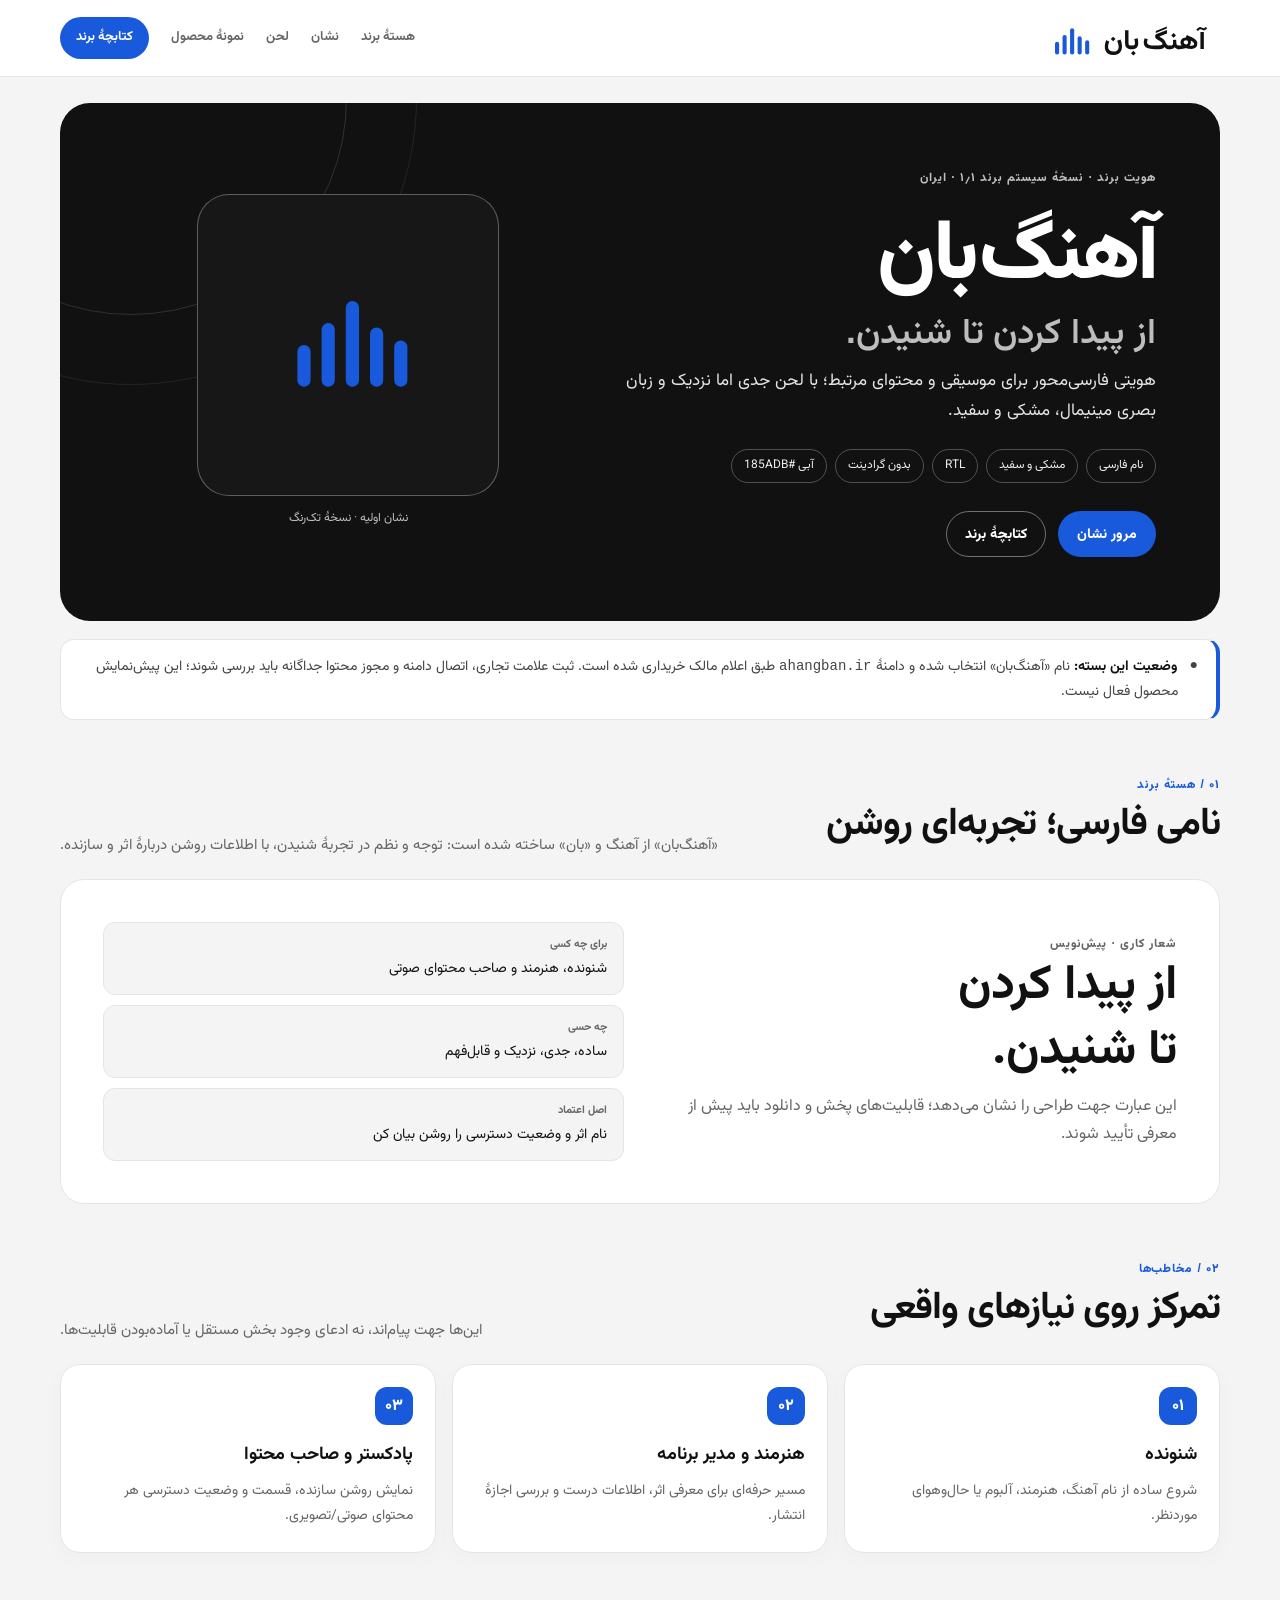
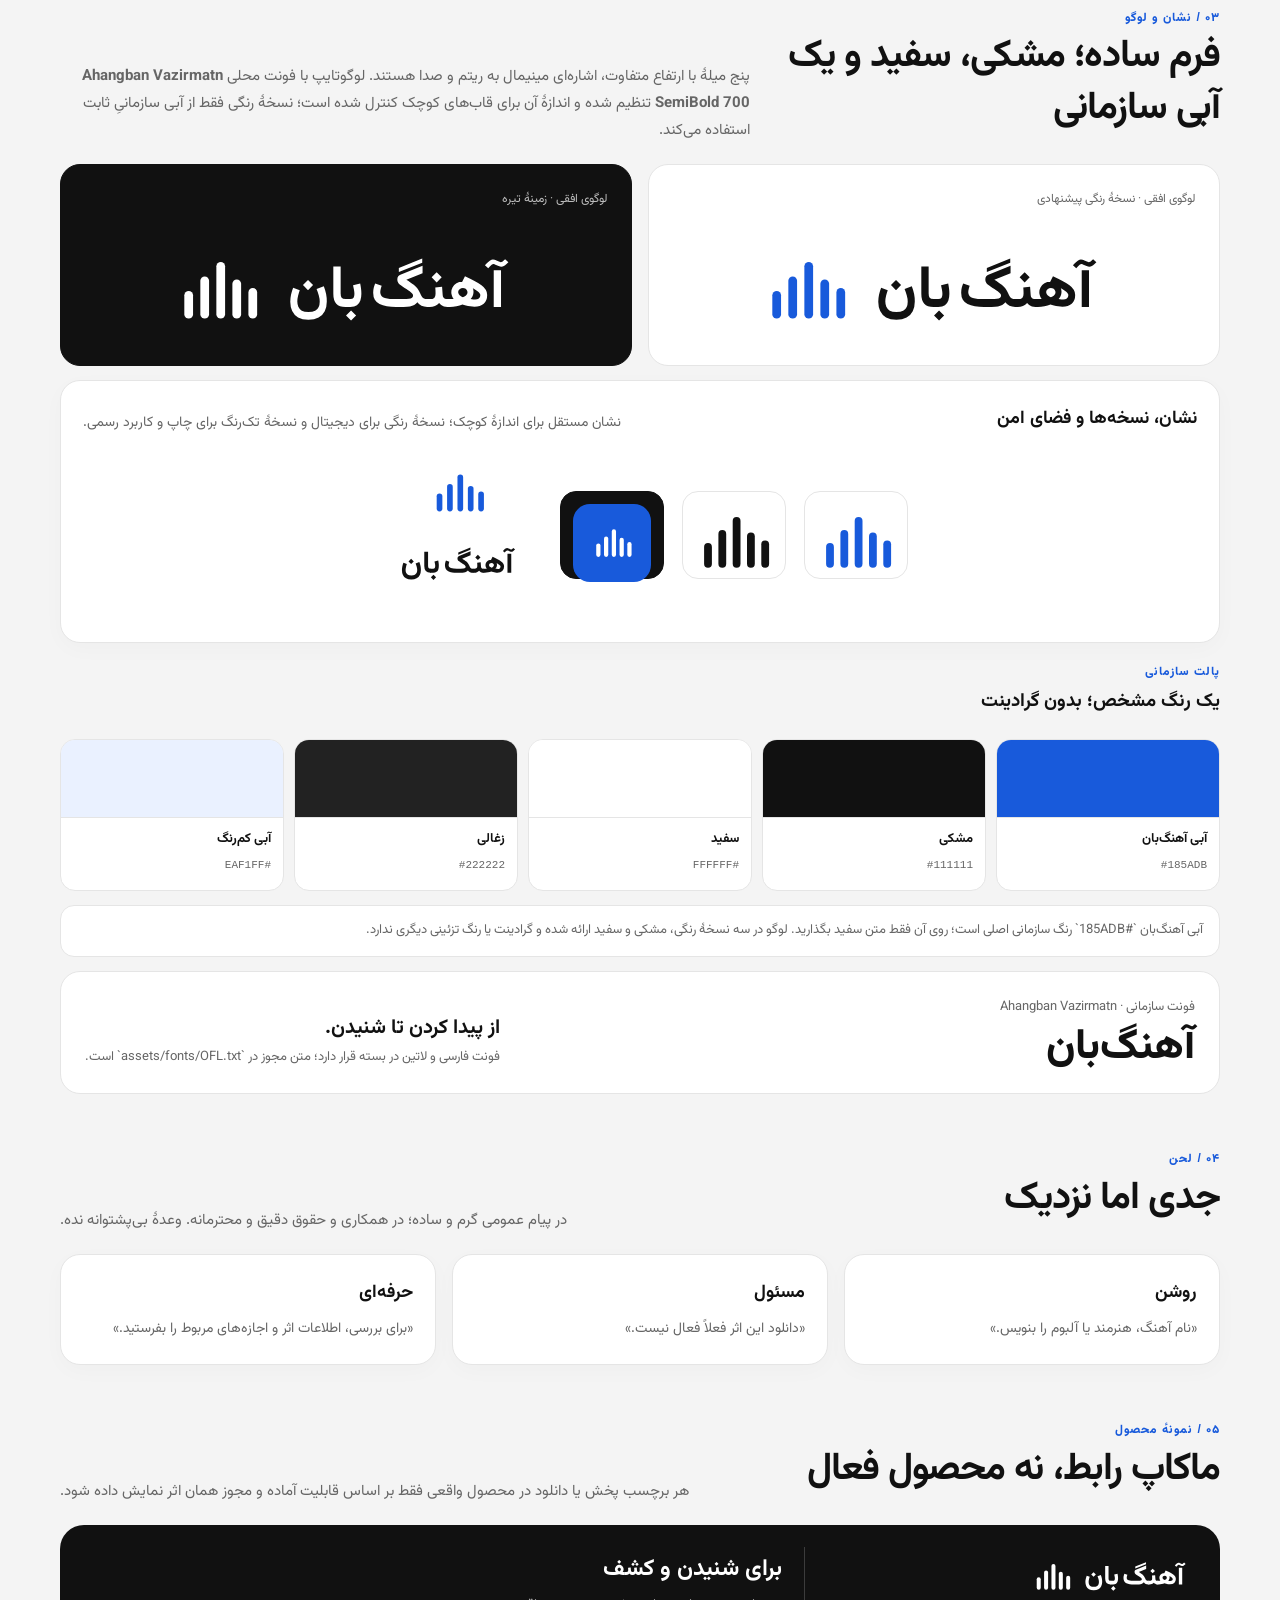
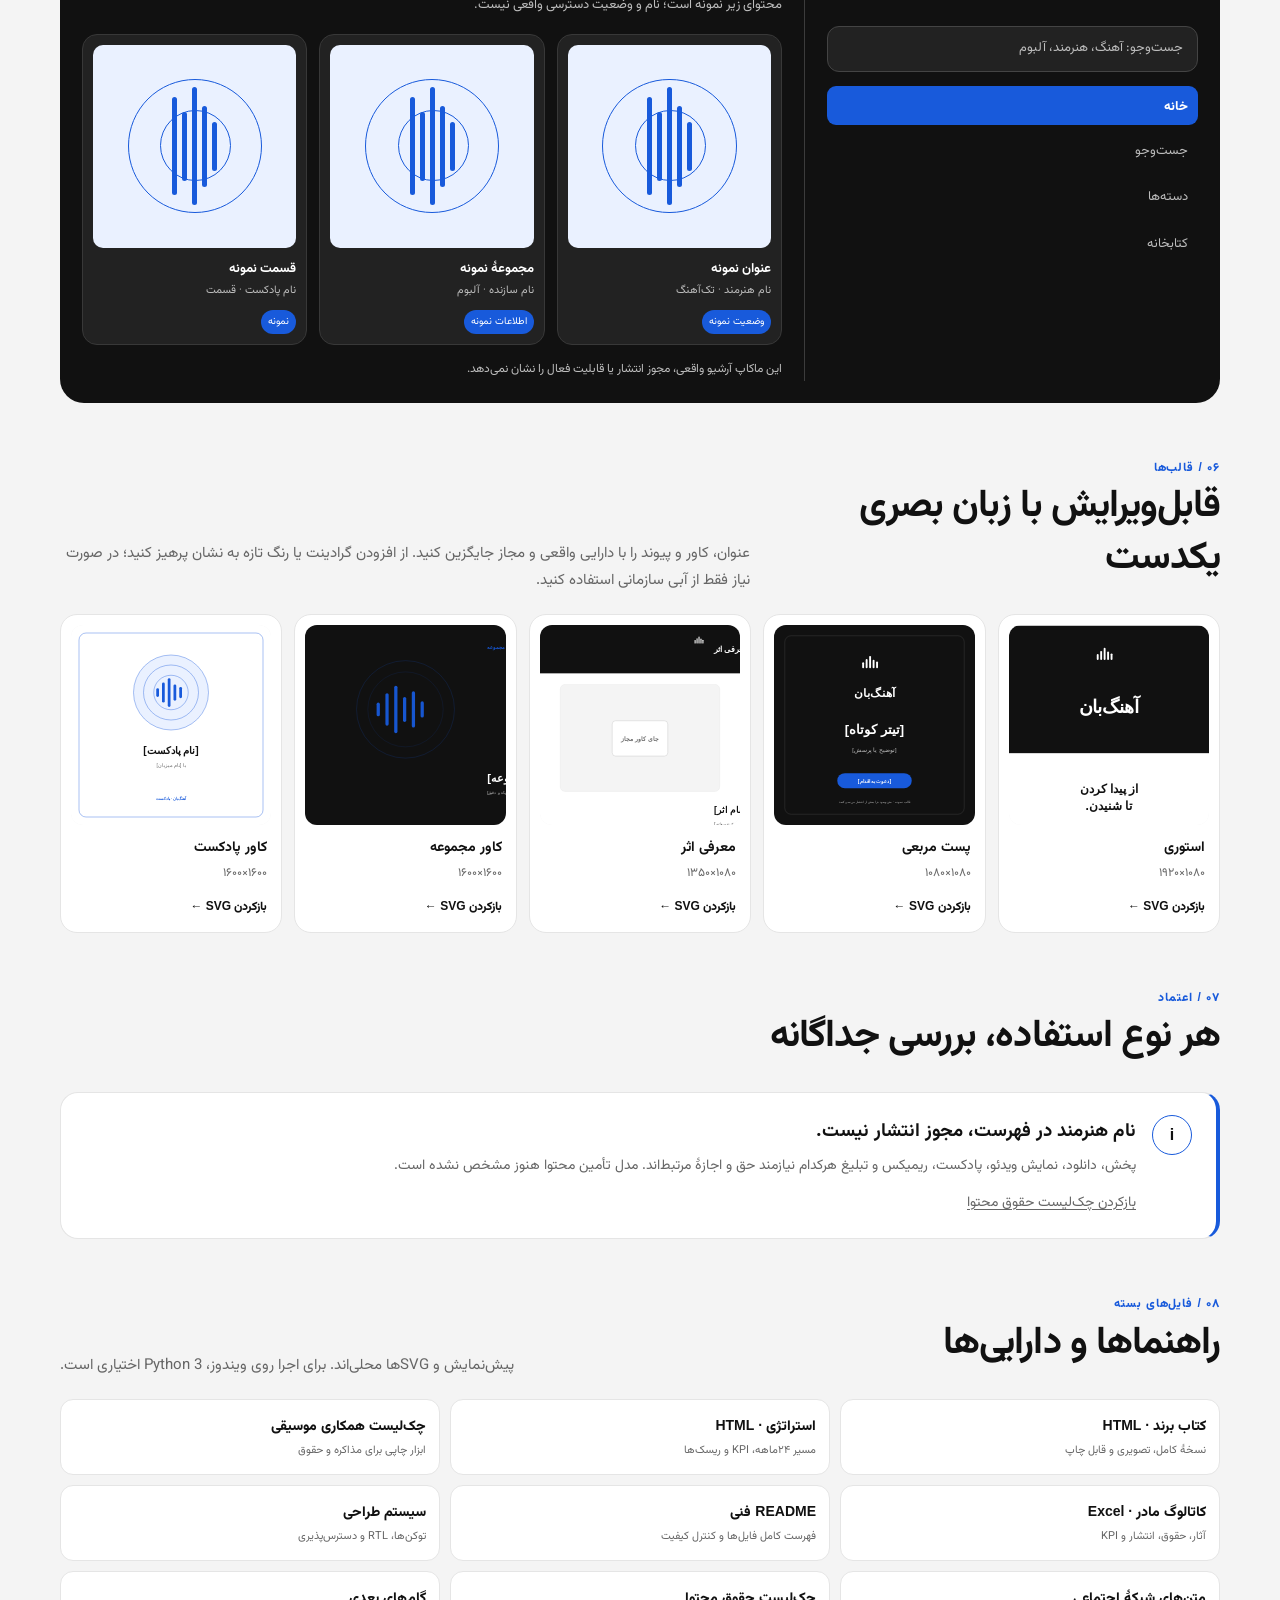
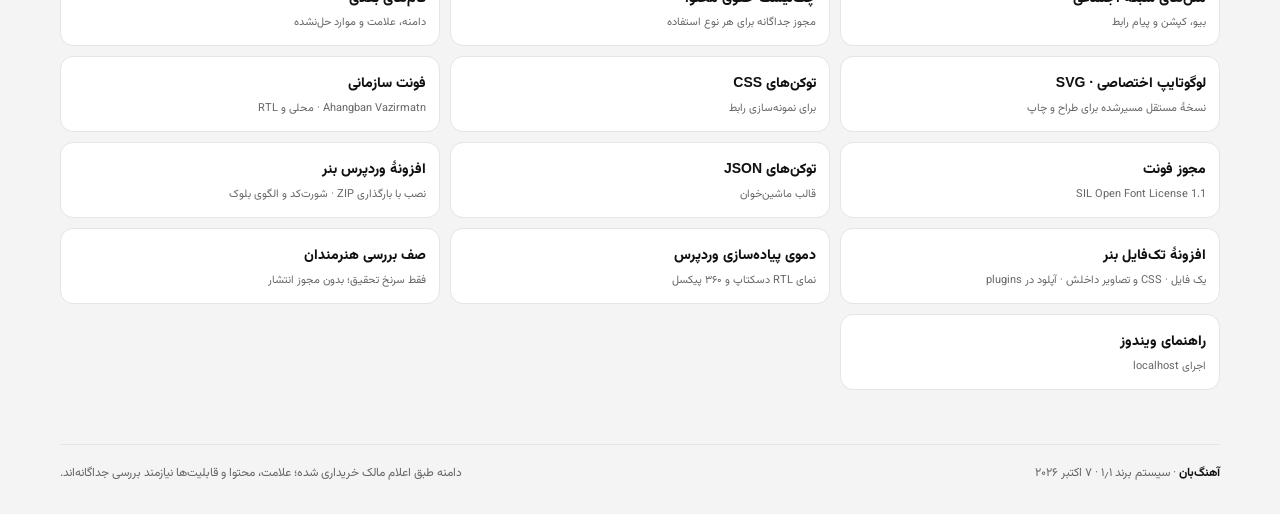
==== commit eb2369ac: "Add single-file WordPress plugin and downloadable mirrors; make plugin build reproducible Co-authore" ====
--- a/brand-kit/index.html
+++ b/brand-kit/index.html
@@ -237,6 +237,7 @@
     <div class="file"><a href="assets/fonts/OFL.txt">مجوز فونت</a><small>SIL Open Font License 1.1</small></div>
     <div class="file"><a href="assets/brand-tokens.json">توکن‌های JSON</a><small>قالب ماشین‌خوان</small></div>
     <div class="file"><a href="wordpress/ahangban-banner.zip">افزونهٔ وردپرس بنر</a><small>نصب با بارگذاری ZIP · شورت‌کد و الگوی بلوک</small></div>
+    <div class="file"><a href="wordpress/ahangban-banner-single.php">افزونهٔ تک‌فایل بنر</a><small>یک فایل · CSS و تصاویر داخلش · آپلود در plugins</small></div>
     <div class="file"><a href="wordpress/demo-fa.html">دموی پیاده‌سازی وردپرس</a><small>نمای RTL دسکتاپ و ۳۶۰ پیکسل</small></div>
     <div class="file"><a href="catalog/priority-artists-seed.csv">صف بررسی هنرمندان</a><small>فقط سرنخ تحقیق؛ بدون مجوز انتشار</small></div>
     <div class="file"><a href="README-Windows-Localhost-fa.txt">راهنمای ویندوز</a><small>اجرای localhost</small></div>
